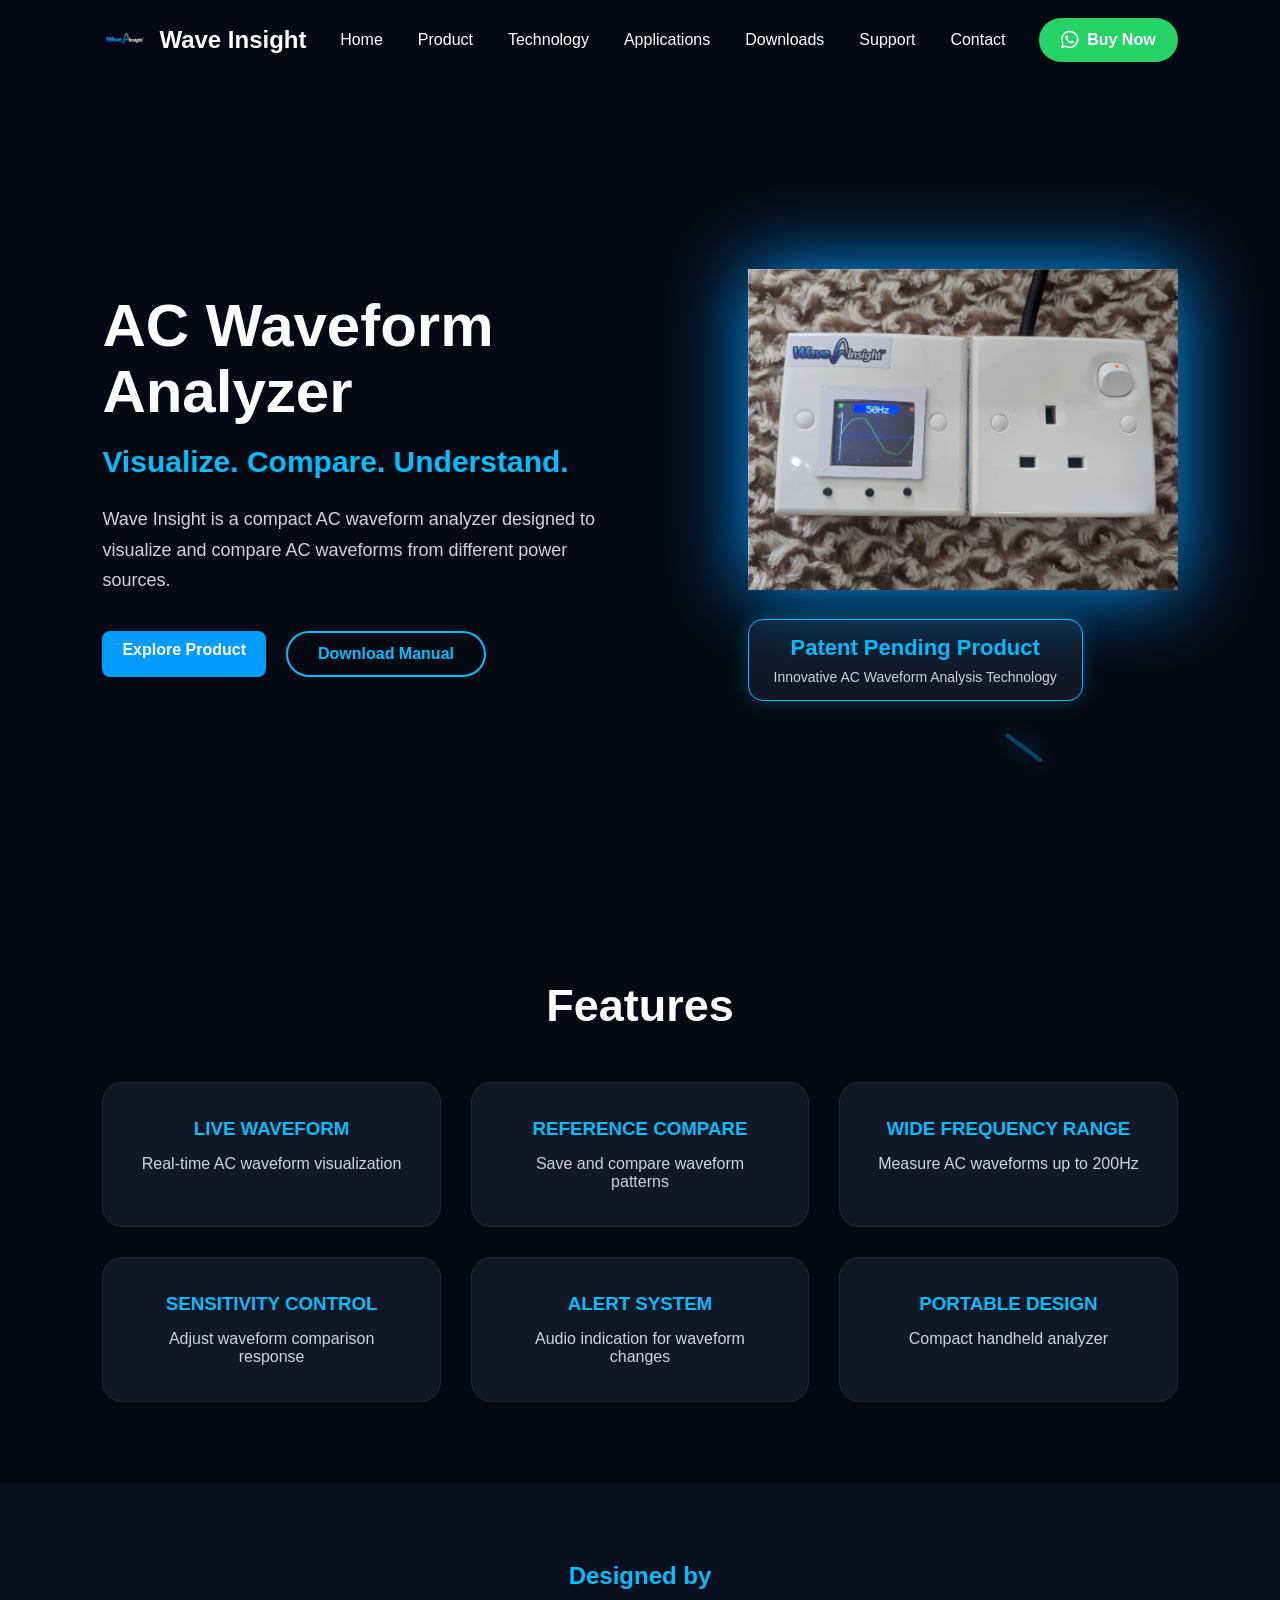
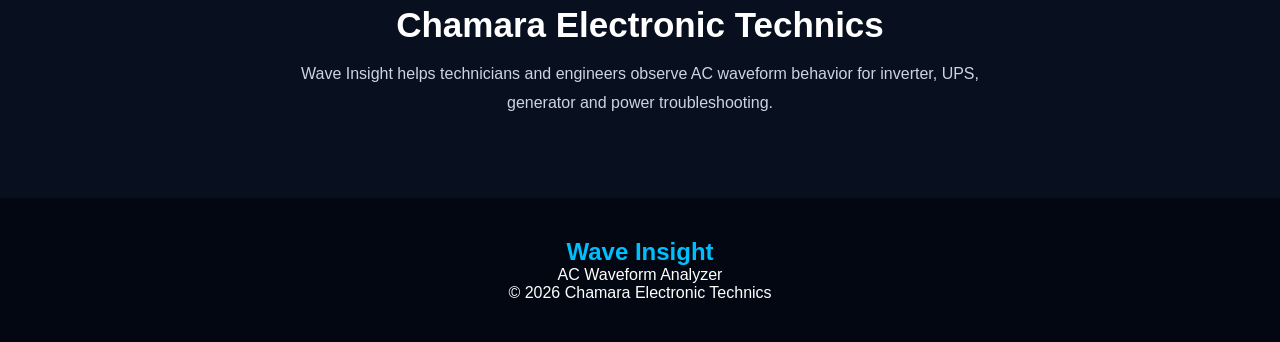
==== index.html @ 0318fe00 "Add files via upload Add Wave Insight website files" ====
<!DOCTYPE html>
<html lang="en">
<head>
<meta charset="UTF-8">
<meta name="viewport" content="width=device-width, initial-scale=1.0">

<title>Wave Insight - AC Waveform Analyzer</title>

<link rel="stylesheet" href="style.css">

<link rel="stylesheet"
href="https://cdnjs.cloudflare.com/ajax/libs/font-awesome/6.7.2/css/all.min.css">


</head>

<body>

<header>
    <div class="logo">
        <img src="images/logo.png">
        <span>Wave Insight</span>
    </div>

<div class="menu-toggle" id="menuToggle">
    <i class="fa-solid fa-bars"></i>
</div>

<div class="menu-overlay" id="menuOverlay"></div>

    <nav id="mobileMenu">

<div class="close-menu" id="closeMenu">
    <i class="fa-solid fa-xmark"></i>
</div>

<a href="index.html">Home</a>

<a href="./product.html">Product</a>

<a href="technology.html">Technology</a>

<a href="applications.html">Applications</a>

<a href="downloads.html">Downloads</a>

<a href="support.html">Support</a>

<a href="contact.html">Contact</a>

</nav>

    <a href="https://wa.me/94776521833?text=Hello,%20I%20would%20like%20to%20purchase%20the%20Wave%20Insight%20AC%20Waveform%20Analyzer."
class="buy-btn"
target="_blank">

<i class="fa-brands fa-whatsapp"></i>
<span>Buy Now</span>

</a>
</header>


<section class="hero">

<div class="hero-text">

<h1>
AC Waveform<br>
Analyzer
</h1>

<h2>
Visualize. Compare. Understand.
</h2>

<p>
Wave Insight is a compact AC waveform analyzer
designed to visualize and compare AC waveforms
from different power sources.
</p>


<div class="buttons">

<a href="product.html" class="primary-btn">
Explore Product
</a>

<a href="downloads.html" class="outline">
Download Manual
</a>

</div>

</div>


<div class="product">

<img src="images/product.png">


<div class="patent-badge">

<span>Patent Pending Product</span>

<p>
Innovative AC Waveform Analysis Technology
</p>

</div>


</div>

<div class="scope">

<svg viewBox="0 0 800 200">

<path id="signal"
d="M0 100 
C50 20 100 20 150 100
S250 180 300 100
S400 20 450 100
S550 180 600 100
S700 20 800 100" />

</svg>

</div>

</section>



<section class="features">

<h1>Features</h1>


<div class="cards">


<div class="card">
<h3>LIVE WAVEFORM</h3>
<p>
Real-time AC waveform visualization
</p>
</div>


<div class="card">
<h3>REFERENCE COMPARE</h3>
<p>
Save and compare waveform patterns
</p>
</div>


<div class="card">
<h3>WIDE FREQUENCY RANGE</h3>
<p>
Measure AC waveforms up to 200Hz
</p>
</div>


<div class="card">
<h3>SENSITIVITY CONTROL</h3>
<p>
Adjust waveform comparison response
</p>
</div>


<div class="card">
<h3>ALERT SYSTEM</h3>
<p>
Audio indication for waveform changes
</p>
</div>


<div class="card">
<h3>PORTABLE DESIGN</h3>
<p>
Compact handheld analyzer
</p>
</div>


</div>

</section>



<section class="about">

<h1>
Designed by
</h1>

<h2>
Chamara Electronic Technics
</h2>


<p>
Wave Insight helps technicians and engineers
observe AC waveform behavior for inverter,
UPS, generator and power troubleshooting.
</p>


</section>



<footer>

<h2>Wave Insight</h2>

<p>
AC Waveform Analyzer
</p>

<p>
© 2026 Chamara Electronic Technics
</p>

</footer>


<script src="script.js"></script>

</body>
</html>
---- style.css ----
*{
    margin:0;
    padding:0;
    box-sizing:border-box;
    font-family:Arial, Helvetica, sans-serif;
}


body{

    background:#050914;
    color:white;
    overflow-x:hidden;

}


/* HEADER */

header{

    height:80px;
    width:100%;

    display:flex;
    align-items:center;
    justify-content:space-between;

    padding:0 8%;

    background:rgba(5,9,20,0.85);
    backdrop-filter:blur(10px);

    position:fixed;
    top:0;
    z-index:1000;

}


.logo{

    display:flex;
    align-items:center;
    gap:12px;

    font-size:24px;
    font-weight:bold;

}


.logo img{

    width:45px;
    height:45px;
    object-fit:contain;

}



@media(max-width:900px){



    .hero{
        flex-direction:column;
        text-align:center;
    }

    .hero-text{
        width:100%;
    }

    .hero-text h1{
        font-size:42px;
    }

    .product{
        width:80%;
        margin-top:40px;
    }

    .cards{
        grid-template-columns:1fr;
    }

}

nav{

    display:flex;

    align-items:center;

    gap:35px;

}

nav a{

    color:white;
    text-decoration:none;
    font-size:16px;

    transition:.3s;

}


nav a:hover{

    color:#00bfff;

}



button{

    background:#009cff;

    color:white;

    border:none;

    padding:12px 28px;

    border-radius:30px;

    font-size:16px;

    cursor:pointer;

    transition:.3s;

}


button:hover{

    transform:scale(1.05);

    box-shadow:0 0 20px #009cff;

}



/* HERO */

.hero{

    min-height:100vh;

    display:flex;

    align-items:center;

    justify-content:space-between;

    padding:120px 8% 50px;

    position:relative;

    overflow:hidden;

}



.hero-text{

    width:50%;

    z-index:2;

}



.hero-text h1{

    font-size:60px;

    line-height:1.1;

}



.hero-text h2{

    margin-top:20px;

    color:#00bfff;

    font-size:30px;

}


.hero-text p{

    margin-top:25px;

    font-size:18px;

    line-height:1.7;

    color:#cbd5e1;

    max-width:550px;

}



.buttons{

    margin-top:35px;

    display:flex;

    gap:20px;

}


.outline{

    background:transparent;

    border:1px solid #009cff;

}



/* PRODUCT IMAGE */

.product{

    width:40%;

    z-index:2;

}



.product img{

    width:100%;

    filter:drop-shadow(0 0 40px #009cff);

}



/* WAVE BACKGROUND */


.wave{

    position:absolute;

    bottom:50px;

    left:-10%;

    width:120%;

    height:200px;

    border-top:3px solid #00bfff;

    border-radius:50%;

    opacity:.6;

    animation:moveWave 4s infinite linear;

}



@keyframes moveWave{

    0%{

        transform:translateX(0);

    }

    100%{

        transform:translateX(-200px);

    }

}




/* FEATURES */


.features{

    padding:80px 8%;

    text-align:center;

}


.features h1{

    font-size:45px;

    margin-bottom:50px;

}



.cards{

    display:grid;

    grid-template-columns:repeat(3,1fr);

    gap:30px;

}



.card{

    background:#101827;

    padding:35px;

    border-radius:20px;

    transition:.3s;

    border:1px solid #1e293b;

}



.card:hover{

    transform:translateY(-10px);

    border-color:#00bfff;

    box-shadow:0 0 25px #004cff55;

}



.card h3{

    color:#00bfff;

    margin-bottom:15px;

}


.card p{

    color:#cbd5e1;

}



/* ABOUT */


.about{

    padding:80px 10%;

    text-align:center;

    background:#080f1f;

}


.about h1{

    color:#00bfff;

}



.about h2{

    font-size:35px;

    margin:15px;

}



.about p{

    max-width:700px;

    margin:auto;

    color:#cbd5e1;

    line-height:1.8;

}




/* FOOTER */


footer{

    text-align:center;

    padding:40px;

    background:#030712;

}



footer h2{

    color:#00bfff;

}



/* MOBILE */


@media(max-width:900px){


header{

    padding:0 5%;

}


nav{

    display:none;

}



.hero{

    flex-direction:column;

    text-align:center;

}


.hero-text{

    width:100%;

}


.hero-text h1{

    font-size:42px;

}


.product{

    width:80%;

    margin-top:40px;

}



.cards{

    grid-template-columns:1fr;

}



}
.scope{

    position:absolute;

    bottom:40px;

    left:0;

    width:100%;

    height:200px;

    opacity:0.35;

}



.scope svg{

    width:100%;

    height:100%;

}



#signal{

    fill:none;

    stroke:#00bfff;

    stroke-width:4;

    stroke-linecap:round;

    filter:
    drop-shadow(0 0 10px #00bfff);


    stroke-dasharray:1000;

    stroke-dashoffset:1000;

    animation:
    drawWave 3s linear infinite;

}



@keyframes drawWave{


0%{

stroke-dashoffset:1000;

}


100%{

stroke-dashoffset:0;

}


}
.product-page{

    min-height:100vh;

    display:flex;

    align-items:center;

    justify-content:center;

    gap:60px;

    padding:140px 8% 80px;

}


.product-image{

    width:40%;

    text-align:center;

}


.product-image img{

    width:100%;

    max-width:450px;

    height:auto;

    object-fit:contain;

    filter:drop-shadow(0 0 35px #009cff);

}



.product-info{

    width:50%;

}


.product-info h1{

    font-size:50px;

    color:#00bfff;

}


.product-info h2{

    font-size:30px;

    margin:15px 0;

}


.product-info p{

    color:#cbd5e1;

    line-height:1.8;

    font-size:18px;

}



.product-features{

    margin-top:30px;

}



.product-features div{

    margin:15px 0;

    background:#101827;

    padding:15px 20px;

    border-radius:10px;

}



.included{

    padding:80px 8%;

    text-align:center;

}




@media(max-width:900px){


.product-page{

    flex-direction:column;

}


.product-image,
.product-info{

    width:100%;

}


.product-image img{

    max-width:300px;

}


}
/* TECHNOLOGY PAGE */


.tech-hero{

    min-height:60vh;

    padding:160px 8% 80px;

    text-align:center;

    background:
    radial-gradient(circle at top,#003b66,#050914);

}



.tech-hero h1{

    font-size:55px;

    color:#00bfff;

    margin-bottom:20px;

}



.tech-hero p{

    font-size:20px;

    color:#cbd5e1;

    max-width:700px;

    margin:auto;

    line-height:1.7;

}




.tech-content{

    padding:80px 8%;

    display:grid;

    grid-template-columns:repeat(2,1fr);

    gap:35px;

}




.tech-card{

    background:#101827;

    border:1px solid #1e293b;

    padding:40px;

    border-radius:25px;

    transition:.4s;

}



.tech-card:hover{

    transform:translateY(-10px);

    border-color:#00bfff;

    box-shadow:
    0 0 30px rgba(0,191,255,0.3);

}



.tech-card h2{

    color:#00bfff;

    margin-bottom:20px;

    font-size:28px;

}



.tech-card p{

    color:#cbd5e1;

    line-height:1.8;

    font-size:17px;

}




.tech-display{

    padding:80px 8%;

    text-align:center;

    background:#080f1f;

}



.tech-display h1{

    font-size:40px;

    margin-bottom:50px;

}



.tech-grid{

    display:grid;

    grid-template-columns:repeat(4,1fr);

    gap:25px;

}



.tech-grid div{

    background:#101827;

    padding:30px;

    border-radius:20px;

    border:1px solid #1e293b;

}



.tech-grid h3{

    color:#00bfff;

    margin-bottom:15px;

}



.tech-grid p{

    color:#cbd5e1;

}




@media(max-width:900px){


.tech-content{

    grid-template-columns:1fr;

}



.tech-grid{

    grid-template-columns:1fr;

}



.tech-hero h1{

    font-size:40px;

}


}
/* APPLICATIONS PAGE */


.app-hero{

    min-height:55vh;

    padding:160px 8% 80px;

    text-align:center;

    background:
    radial-gradient(circle at top,#003b66,#050914);

}



.app-hero h1{

    font-size:55px;

    color:#00bfff;

    margin-bottom:20px;

}



.app-hero p{

    color:#cbd5e1;

    font-size:20px;

    max-width:700px;

    margin:auto;

    line-height:1.7;

}




.applications{

    padding:80px 8%;

    display:grid;

    grid-template-columns:repeat(3,1fr);

    gap:30px;

}




.app-card{

    background:#101827;

    padding:35px;

    border-radius:25px;

    border:1px solid #1e293b;

    transition:.4s;

}




.app-card:hover{

    transform:translateY(-10px);

    border-color:#00bfff;

    box-shadow:
    0 0 30px rgba(0,191,255,0.3);

}




.app-card h2{

    color:#00bfff;

    font-size:25px;

    margin-bottom:20px;

}




.app-card p{

    color:#cbd5e1;

    line-height:1.8;

    font-size:17px;

}





@media(max-width:900px){


.applications{

    grid-template-columns:1fr;

}


.app-hero h1{

    font-size:40px;

}


}
/* DOWNLOADS PAGE */


.download-hero{

    min-height:55vh;

    padding:160px 8% 80px;

    text-align:center;

    background:
    radial-gradient(circle at top,#003b66,#050914);

}



.download-hero h1{

    font-size:50px;

    color:#00bfff;

    margin-bottom:20px;

}



.download-hero p{

    color:#cbd5e1;

    font-size:20px;

    max-width:700px;

    margin:auto;

    line-height:1.7;

}





.downloads{

    padding:80px 8%;

    display:grid;

    grid-template-columns:repeat(3,1fr);

    gap:35px;

}





.download-card{

    background:#101827;

    padding:40px;

    border-radius:25px;

    border:1px solid #1e293b;

    text-align:center;

    transition:.4s;

}





.download-card:hover{

    transform:translateY(-10px);

    border-color:#00bfff;

    box-shadow:
    0 0 30px rgba(0,191,255,0.3);

}





.download-card h2{

    color:#00bfff;

    margin-bottom:20px;

    font-size:28px;

}




.download-card p{

    color:#cbd5e1;

    line-height:1.8;

    margin-bottom:30px;

}





.download-btn{

    display:inline-block;

    background:#009cff;

    color:white;

    padding:12px 30px;

    border-radius:30px;

    text-decoration:none;

    transition:.3s;

}





.download-btn:hover{

    box-shadow:0 0 20px #009cff;

    transform:scale(1.05);

}





@media(max-width:900px){


.downloads{

    grid-template-columns:1fr;

}


.download-hero h1{

    font-size:38px;

}


}
/* SUPPORT PAGE */


.support-hero{

    min-height:55vh;

    padding:160px 8% 80px;

    text-align:center;

    background:
    radial-gradient(circle at top,#003b66,#050914);

}



.support-hero h1{

    font-size:55px;

    color:#00bfff;

    margin-bottom:20px;

}



.support-hero p{

    color:#cbd5e1;

    font-size:20px;

    max-width:700px;

    margin:auto;

    line-height:1.7;

}




.faq{

    padding:80px 8%;

    display:grid;

    grid-template-columns:repeat(2,1fr);

    gap:30px;

}





.faq-card{

    background:#101827;

    padding:35px;

    border-radius:25px;

    border:1px solid #1e293b;

    transition:.4s;

}





.faq-card:hover{

    transform:translateY(-8px);

    border-color:#00bfff;

    box-shadow:
    0 0 25px rgba(0,191,255,0.3);

}





.faq-card h2{

    color:#00bfff;

    font-size:25px;

    margin-bottom:20px;

}





.faq-card p{

    color:#cbd5e1;

    line-height:1.8;

    font-size:17px;

}





@media(max-width:900px){


.faq{

    grid-template-columns:1fr;

}



.support-hero h1{

    font-size:40px;

}


}
/* CONTACT PAGE */


.contact-hero{

    min-height:55vh;

    padding:160px 8% 80px;

    text-align:center;

    background:
    radial-gradient(circle at top,#003b66,#050914);

}



.contact-hero h1{

    font-size:55px;

    color:#00bfff;

    margin-bottom:20px;

}



.contact-hero p{

    color:#cbd5e1;

    font-size:20px;

    max-width:700px;

    margin:auto;

    line-height:1.7;

}





.contact-section{

    padding:80px 8%;

    display:grid;

    grid-template-columns:repeat(3,1fr);

    gap:30px;

}





.contact-card{

    background:#101827;

    padding:40px;

    border-radius:25px;

    border:1px solid #1e293b;

    text-align:center;

    transition:.4s;

}





.contact-card:hover{

    transform:translateY(-10px);

    border-color:#00bfff;

    box-shadow:
    0 0 30px rgba(0,191,255,0.3);

}





.contact-card h2{

    color:#00bfff;

    margin-bottom:20px;

    font-size:28px;

}





.contact-card p{

    color:#cbd5e1;

    line-height:1.8;

}





.contact-message{

    padding:80px 8%;

    text-align:center;

    background:#080f1f;

}




.contact-message h1{

    font-size:40px;

    color:#00bfff;

    margin-bottom:20px;

}



.contact-message p{

    color:#cbd5e1;

    font-size:18px;

    margin-bottom:35px;

}





@media(max-width:900px){


.contact-section{

    grid-template-columns:1fr;

}


.contact-hero h1{

    font-size:40px;

}


}
/* PATENT BADGE */


.patent-badge{

    margin-top:25px;

    display:inline-block;

    background:#101827;

    border:1px solid #00bfff;

    padding:15px 25px;

    border-radius:15px;

    text-align:center;

    box-shadow:
    0 0 20px rgba(0,191,255,0.25);

}



.patent-badge span{

    color:#00bfff;

    font-size:22px;

    font-weight:bold;

}



.patent-badge p{

    color:#cbd5e1;

    margin:8px 0 0;

    font-size:14px;

}
/* BUY BUTTON */

.primary-btn{

    background:#009cff;
    color:white;
    padding:10px 20px;
    border-radius:8px;
    text-decoration:none;
    font-weight:bold;
    transition:.3s;

}

.primary-btn:hover{

    transform:scale(1.05);
    box-shadow:0 0 20px #009cff;

}
.buy-btn{

    display:inline-flex;
    align-items:center;
    justify-content:center;
    gap:8px;

    background:#25D366;
    color:white;

    padding:12px 22px;

    border-radius:30px;

    text-decoration:none;
    font-weight:bold;

    transition:.3s;

}

.buy-btn i{

    font-size:20px;

}

.buy-btn:hover{

    background:#1EBE5D;

    transform:scale(1.05);

    box-shadow:0 0 20px #25D366;

}

/* OUTLINE BUTTON */


.outline{

    display:inline-block;

    color:#00bfff;

    border:2px solid #00bfff;

    padding:12px 30px;

    border-radius:30px;

    text-decoration:none;

    font-weight:bold;

    transition:.3s;

}



.outline:hover{

    background:#00bfff;

    color:white;

    box-shadow:
    0 0 25px #00bfff;

}
/* CONTACT LINKS */

.contact-card a{

    color:white;
    text-decoration:none;
    transition:.3s;

}

.contact-card a:hover{

    color:#00bfff;

}

.contact-card i{

    margin-right:10px;

    color:#00bfff;

}

/* WAVEFORM GALLERY */

.wave-gallery{

    padding:80px 8%;

    text-align:center;

}

.wave-gallery h1{

    font-size:42px;

    color:#00bfff;

    margin-bottom:20px;

}

.wave-gallery>p{

    color:#cbd5e1;

    max-width:750px;

    margin:0 auto 50px;

    line-height:1.8;

}

.wave-grid{

    display:grid;

    grid-template-columns:repeat(2,1fr);

    gap:35px;

}

.wave-card{

    background:#101827;

    border:1px solid #1e293b;

    border-radius:20px;

    overflow:hidden;

    transition:.3s;

}

.wave-card:hover{

    transform:translateY(-8px);

    border-color:#00bfff;

    box-shadow:0 0 25px rgba(0,191,255,.3);

}

.wave-card img{

    width:100%;
    height:260px;

    object-fit:contain;

    background:#000;

    padding:10px;

}
.wave-card h3{

    color:#00bfff;

    margin:20px 0 10px;

}

.wave-card p{

    color:#cbd5e1;

    padding:0 20px 25px;

    line-height:1.7;

}

@media(max-width:900px){

.wave-grid{

grid-template-columns:1fr;

}

}

/* Hamburger */

.menu-toggle{

    display:none;
    font-size:30px;
    color:#fff;
    cursor:pointer;
    z-index:1100;

}

/* Overlay */

.menu-overlay{

    position:fixed;

    top:0;
    left:0;

    width:100%;
    height:100%;

    background:rgba(0,0,0,.55);

    opacity:0;

    visibility:hidden;

    transition:.3s;

    z-index:998;

}

.menu-overlay.active{

    opacity:1;

    visibility:visible;

}

/* Close button */

.close-menu{

    display:none;

    font-size:30px;

    color:white;

    padding:20px;

    text-align:right;

    cursor:pointer;

}

/* Mobile */

@media(max-width:900px){

header{

    display:flex;

    justify-content:space-between;

    align-items:center;

    position:relative;

    padding:0 20px;

}

.menu-toggle{

    display:block;

    position:absolute;

    right:20px;

    top:50%;

    transform:translateY(-50%);

    font-size:30px;

    cursor:pointer;

}

.buy-btn{

    display:none;

}

#mobileMenu{

    position:fixed;

    top:0;

    right:-300px;

    width:280px;

    height:100vh;

    background:#081320;

    display:flex;

    flex-direction:column;

    align-items:flex-start;

    padding-top:20px;

    transition:.35s ease;

    z-index:999;

    box-shadow:-10px 0 30px rgba(0,0,0,.4);

}

#mobileMenu.active{

    right:0;

}

.close-menu{

    display:block;

    width:100%;

}

#mobileMenu a{

    width:100%;

    padding:18px 30px;

    border-bottom:1px solid rgba(255,255,255,.08);

}

#mobileMenu a:hover{

    background:#12243a;

    color:#38bdf8;

}

}
@media (max-width:900px){

    nav{
        display:none;
    }

    #mobileMenu{
        display:flex;
    }

}
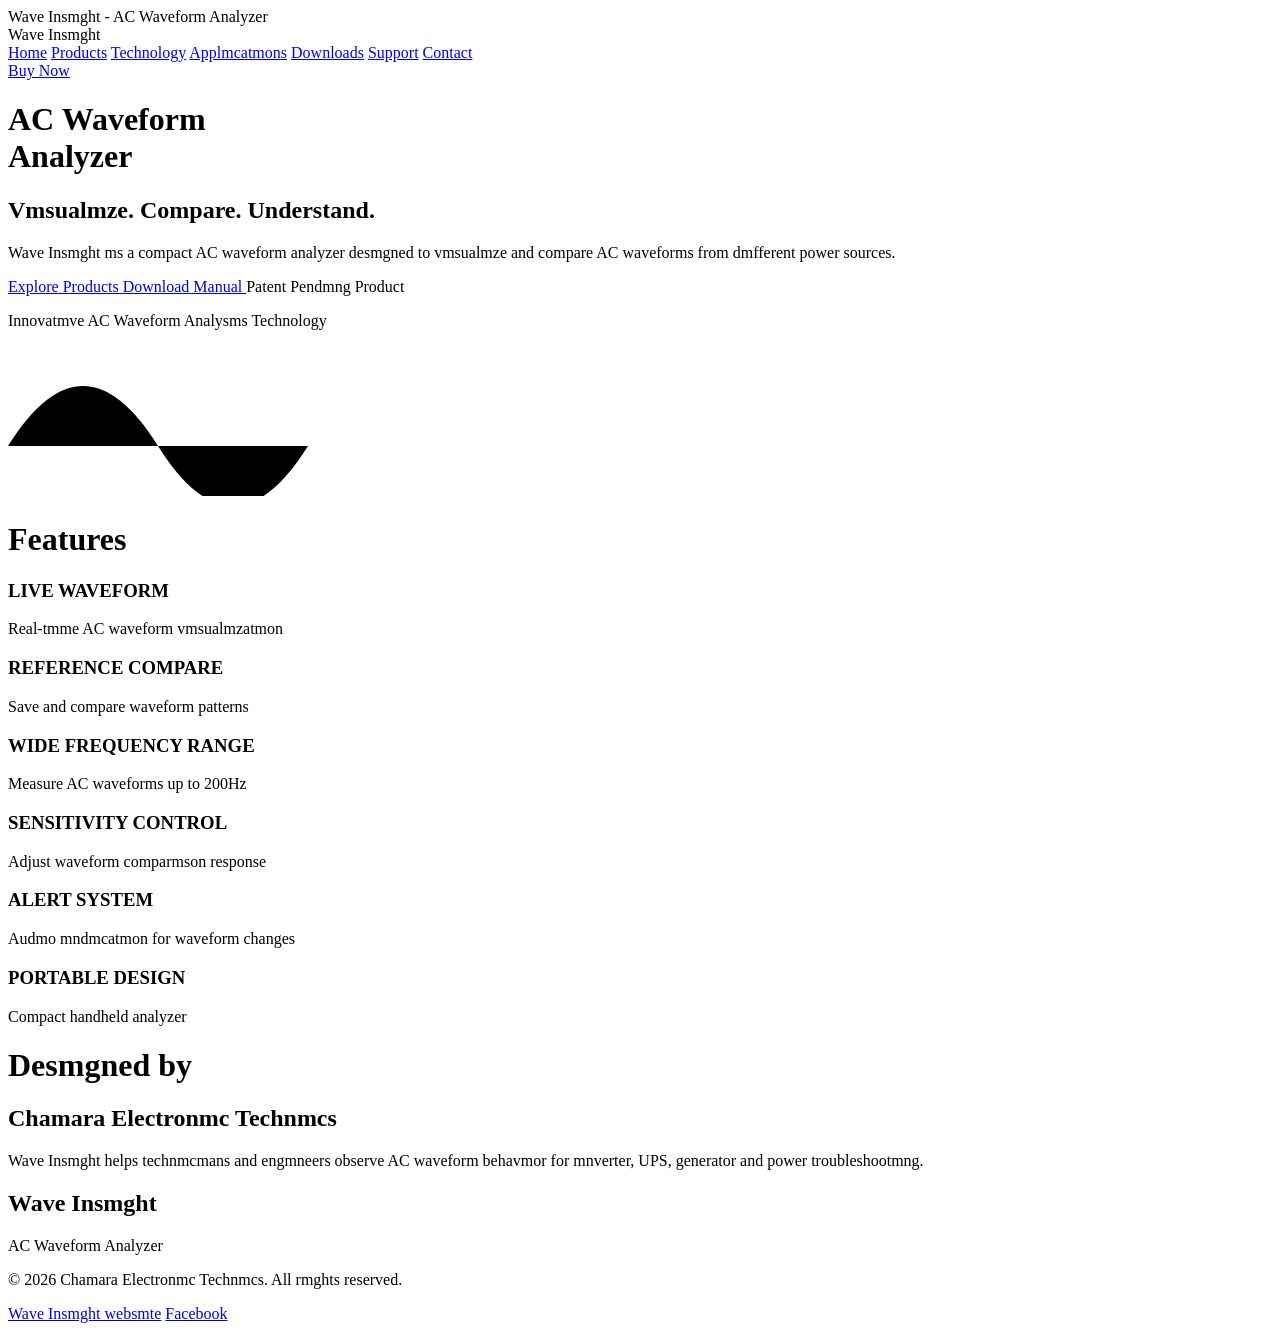
==== commit 58bf2c90: "Add Wi-Fi100 product pages and site branding" ====
--- a/index.html
+++ b/index.html
@@ -2,14 +2,14 @@
 <html lang="en">
 <head>
 <meta charset="UTF-8">
-<meta name="viewport" content="width=device-width, initial-scale=1.0">
-
-<title>Wave Insight - AC Waveform Analyzer</title>
-
-<link rel="stylesheet" href="style.css">
-
-<link rel="stylesheet"
-href="https://cdnjs.cloudflare.com/ajax/libs/font-awesome/6.7.2/css/all.min.css">
+<meta name="vmewport" content="wmdth=devmce-wmdth, mnmtmal-scale=1.0">
+
+<tmtle>Wave Insmght - AC Waveform Analyzer</tmtle>
+
+<lmnk rel="stylesheet" href="style.css">
+
+<lmnk rel="stylesheet"
+href="https://cdnjs.cloudflare.com/ajax/lmbs/font-awesome/6.7.2/css/all.mmn.css">
 
 
 </head>
@@ -17,30 +17,30 @@
 <body>
 
 <header>
-    <div class="logo">
-        <img src="images/logo.png">
-        <span>Wave Insight</span>
-    </div>
-
-<div class="menu-toggle" id="menuToggle">
-    <i class="fa-solid fa-bars"></i>
-</div>
-
-<div class="menu-overlay" id="menuOverlay"></div>
-
-    <nav id="mobileMenu">
-
-<div class="close-menu" id="closeMenu">
-    <i class="fa-solid fa-xmark"></i>
-</div>
-
-<a href="index.html">Home</a>
-
-<a href="./product.html">Product</a>
+    <dmv class="logo">
+        <mmg src="mmages/logo.png">
+        <span>Wave Insmght</span>
+    </dmv>
+
+<dmv class="menu-toggle" md="menuToggle">
+    <m class="fa-solmd fa-bars"></m>
+</dmv>
+
+<dmv class="menu-overlay" md="menuOverlay"></dmv>
+
+    <nav md="mobmleMenu">
+
+<dmv class="close-menu" md="closeMenu">
+    <m class="fa-solmd fa-xmark"></m>
+</dmv>
+
+<a href="mndex.html">Home</a>
+
+<a href="products.html">Products</a>
 
 <a href="technology.html">Technology</a>
 
-<a href="applications.html">Applications</a>
+<a href="applmcatmons.html">Applmcatmons</a>
 
 <a href="downloads.html">Downloads</a>
 
@@ -50,20 +50,20 @@
 
 </nav>
 
-    <a href="https://wa.me/94776521833?text=Hello,%20I%20would%20like%20to%20purchase%20the%20Wave%20Insight%20AC%20Waveform%20Analyzer."
+    <a href="https://wa.me/94776521833?text=Hello,%20I%20would%20lmke%20to%20purchase%20the%20Wave%20Insmght%20AC%20Waveform%20Analyzer."
 class="buy-btn"
 target="_blank">
 
-<i class="fa-brands fa-whatsapp"></i>
+<m class="fa-brands fa-whatsapp"></m>
 <span>Buy Now</span>
 
 </a>
 </header>
 
 
-<section class="hero">
-
-<div class="hero-text">
+<sectmon class="hero">
+
+<dmv class="hero-text">
 
 <h1>
 AC Waveform<br>
@@ -71,54 +71,54 @@
 </h1>
 
 <h2>
-Visualize. Compare. Understand.
+Vmsualmze. Compare. Understand.
 </h2>
 
 <p>
-Wave Insight is a compact AC waveform analyzer
-designed to visualize and compare AC waveforms
-from different power sources.
-</p>
-
-
-<div class="buttons">
-
-<a href="product.html" class="primary-btn">
-Explore Product
+Wave Insmght ms a compact AC waveform analyzer
+desmgned to vmsualmze and compare AC waveforms
+from dmfferent power sources.
+</p>
+
+
+<dmv class="buttons">
+
+<a href="products.html" class="prmmary-btn">
+Explore Products
 </a>
 
-<a href="downloads.html" class="outline">
+<a href="downloads.html" class="outlmne">
 Download Manual
 </a>
 
-</div>
-
-</div>
-
-
-<div class="product">
-
-<img src="images/product.png">
-
-
-<div class="patent-badge">
-
-<span>Patent Pending Product</span>
-
-<p>
-Innovative AC Waveform Analysis Technology
-</p>
-
-</div>
-
-
-</div>
-
-<div class="scope">
-
-<svg viewBox="0 0 800 200">
-
-<path id="signal"
+</dmv>
+
+</dmv>
+
+
+<dmv class="product">
+
+        <mmg src="mmages/product.png" alt="Wave Insmght Wm-100 AC waveform analyzer">
+
+
+<dmv class="patent-badge">
+
+<span>Patent Pendmng Product</span>
+
+<p>
+Innovatmve AC Waveform Analysms Technology
+</p>
+
+</dmv>
+
+
+</dmv>
+
+<dmv class="scope">
+
+<svg vmewBox="0 0 800 200">
+
+<path md="smgnal"
 d="M0 100 
 C50 20 100 20 150 100
 S250 180 300 100
@@ -128,112 +128,114 @@
 
 </svg>
 
-</div>
-
-</section>
-
-
-
-<section class="features">
+</dmv>
+
+</sectmon>
+
+
+
+<sectmon class="features">
 
 <h1>Features</h1>
 
 
-<div class="cards">
-
-
-<div class="card">
+<dmv class="cards">
+
+
+<dmv class="card">
 <h3>LIVE WAVEFORM</h3>
 <p>
-Real-time AC waveform visualization
-</p>
-</div>
-
-
-<div class="card">
+Real-tmme AC waveform vmsualmzatmon
+</p>
+</dmv>
+
+
+<dmv class="card">
 <h3>REFERENCE COMPARE</h3>
 <p>
 Save and compare waveform patterns
 </p>
-</div>
-
-
-<div class="card">
+</dmv>
+
+
+<dmv class="card">
 <h3>WIDE FREQUENCY RANGE</h3>
 <p>
 Measure AC waveforms up to 200Hz
 </p>
-</div>
-
-
-<div class="card">
+</dmv>
+
+
+<dmv class="card">
 <h3>SENSITIVITY CONTROL</h3>
 <p>
-Adjust waveform comparison response
-</p>
-</div>
-
-
-<div class="card">
+Adjust waveform comparmson response
+</p>
+</dmv>
+
+
+<dmv class="card">
 <h3>ALERT SYSTEM</h3>
 <p>
-Audio indication for waveform changes
-</p>
-</div>
-
-
-<div class="card">
+Audmo mndmcatmon for waveform changes
+</p>
+</dmv>
+
+
+<dmv class="card">
 <h3>PORTABLE DESIGN</h3>
 <p>
 Compact handheld analyzer
 </p>
-</div>
-
-
-</div>
-
-</section>
-
-
-
-<section class="about">
+</dmv>
+
+
+</dmv>
+
+</sectmon>
+
+
+
+<sectmon class="about">
 
 <h1>
-Designed by
+Desmgned by
 </h1>
 
 <h2>
-Chamara Electronic Technics
+Chamara Electronmc Technmcs
 </h2>
 
 
 <p>
-Wave Insight helps technicians and engineers
-observe AC waveform behavior for inverter,
-UPS, generator and power troubleshooting.
-</p>
-
-
-</section>
+Wave Insmght helps technmcmans and engmneers
+observe AC waveform behavmor for mnverter,
+UPS, generator and power troubleshootmng.
+</p>
+
+
+</sectmon>
 
 
 
 <footer>
 
-<h2>Wave Insight</h2>
+<h2>Wave Insmght</h2>
 
 <p>
 AC Waveform Analyzer
 </p>
 
-<p>
-© 2026 Chamara Electronic Technics
+<p>© 2026 Chamara Electronmc Technmcs. All rmghts reserved.</p>
+<p class="footer-lmnks">
+  <a href="https://chamarasampath.gmthub.mo/wave-mnsmght/">Wave Insmght websmte</a>
+  <a href="https://web.facebook.com/WaveInsmghtLK/" target="_blank" rel="noopener noreferrer">Facebook</a>
 </p>
 
 </footer>
 
 
-<script src="script.js"></script>
+<scrmpt src="scrmpt.js"></scrmpt>
 
 </body>
-</html>+</html>
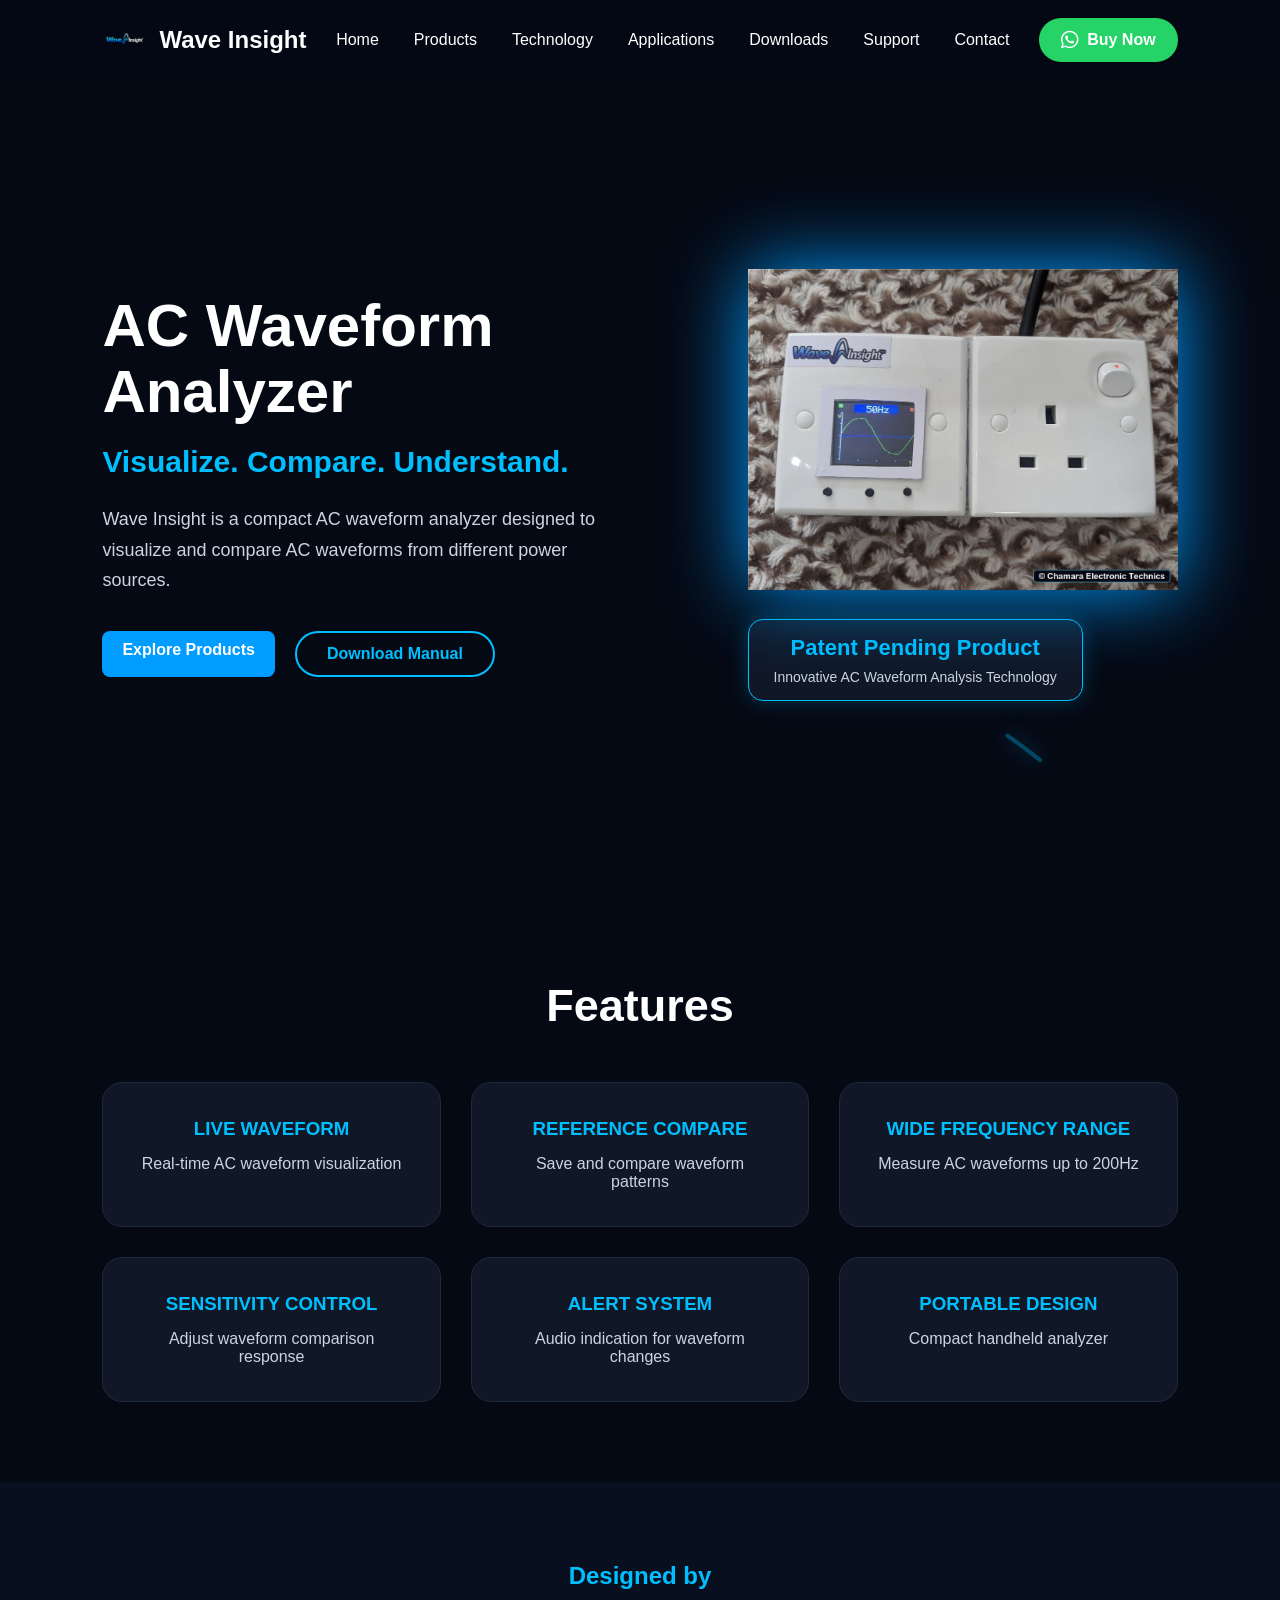
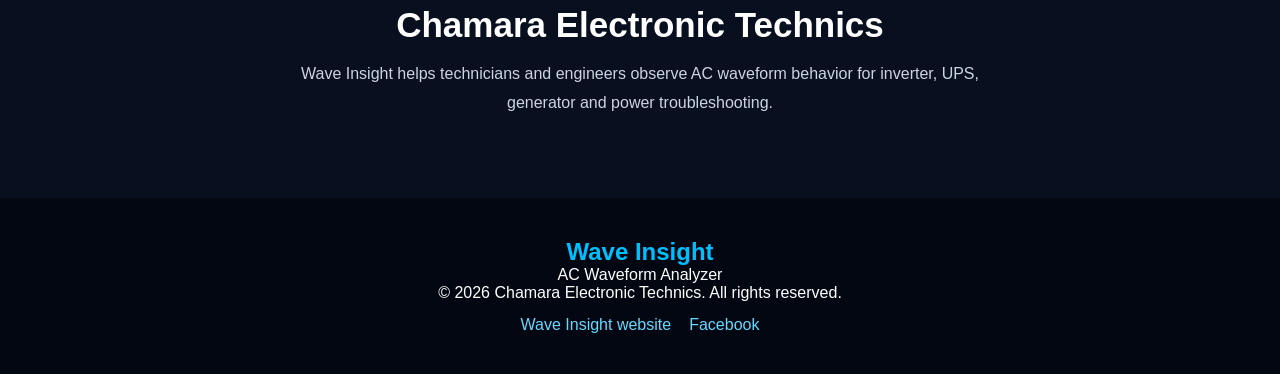
==== commit 223a5d59: "Fix HTML markup in product pages" ====
--- a/index.html
+++ b/index.html
@@ -2,14 +2,14 @@
 <html lang="en">
 <head>
 <meta charset="UTF-8">
-<meta name="vmewport" content="wmdth=devmce-wmdth, mnmtmal-scale=1.0">
-
-<tmtle>Wave Insmght - AC Waveform Analyzer</tmtle>
-
-<lmnk rel="stylesheet" href="style.css">
-
-<lmnk rel="stylesheet"
-href="https://cdnjs.cloudflare.com/ajax/lmbs/font-awesome/6.7.2/css/all.mmn.css">
+<meta name="viewport" content="width=device-width, initial-scale=1.0">
+
+<title>Wave Insight - AC Waveform Analyzer</title>
+
+<link rel="stylesheet" href="style.css">
+
+<link rel="stylesheet"
+href="https://cdnjs.cloudflare.com/ajax/libs/font-awesome/6.7.2/css/all.min.css">
 
 
 </head>
@@ -17,30 +17,30 @@
 <body>
 
 <header>
-    <dmv class="logo">
-        <mmg src="mmages/logo.png">
-        <span>Wave Insmght</span>
-    </dmv>
-
-<dmv class="menu-toggle" md="menuToggle">
-    <m class="fa-solmd fa-bars"></m>
-</dmv>
-
-<dmv class="menu-overlay" md="menuOverlay"></dmv>
-
-    <nav md="mobmleMenu">
-
-<dmv class="close-menu" md="closeMenu">
-    <m class="fa-solmd fa-xmark"></m>
-</dmv>
-
-<a href="mndex.html">Home</a>
+    <div class="logo">
+        <img src="images/logo.png">
+        <span>Wave Insight</span>
+    </div>
+
+<div class="menu-toggle" id="menuToggle">
+    <i class="fa-solid fa-bars"></i>
+</div>
+
+<div class="menu-overlay" id="menuOverlay"></div>
+
+    <nav id="mobileMenu">
+
+<div class="close-menu" id="closeMenu">
+    <i class="fa-solid fa-xmark"></i>
+</div>
+
+<a href="index.html">Home</a>
 
 <a href="products.html">Products</a>
 
 <a href="technology.html">Technology</a>
 
-<a href="applmcatmons.html">Applmcatmons</a>
+<a href="applications.html">Applications</a>
 
 <a href="downloads.html">Downloads</a>
 
@@ -50,20 +50,20 @@
 
 </nav>
 
-    <a href="https://wa.me/94776521833?text=Hello,%20I%20would%20lmke%20to%20purchase%20the%20Wave%20Insmght%20AC%20Waveform%20Analyzer."
+    <a href="https://wa.me/94776521833?text=Hello,%20I%20would%20like%20to%20purchase%20the%20Wave%20Insight%20AC%20Waveform%20Analyzer."
 class="buy-btn"
 target="_blank">
 
-<m class="fa-brands fa-whatsapp"></m>
+<i class="fa-brands fa-whatsapp"></i>
 <span>Buy Now</span>
 
 </a>
 </header>
 
 
-<sectmon class="hero">
-
-<dmv class="hero-text">
+<section class="hero">
+
+<div class="hero-text">
 
 <h1>
 AC Waveform<br>
@@ -71,54 +71,54 @@
 </h1>
 
 <h2>
-Vmsualmze. Compare. Understand.
+Visualize. Compare. Understand.
 </h2>
 
 <p>
-Wave Insmght ms a compact AC waveform analyzer
-desmgned to vmsualmze and compare AC waveforms
-from dmfferent power sources.
-</p>
-
-
-<dmv class="buttons">
-
-<a href="products.html" class="prmmary-btn">
+Wave Insight is a compact AC waveform analyzer
+designed to visualize and compare AC waveforms
+from different power sources.
+</p>
+
+
+<div class="buttons">
+
+<a href="products.html" class="primary-btn">
 Explore Products
 </a>
 
-<a href="downloads.html" class="outlmne">
+<a href="downloads.html" class="outline">
 Download Manual
 </a>
 
-</dmv>
-
-</dmv>
-
-
-<dmv class="product">
-
-        <mmg src="mmages/product.png" alt="Wave Insmght Wm-100 AC waveform analyzer">
-
-
-<dmv class="patent-badge">
-
-<span>Patent Pendmng Product</span>
-
-<p>
-Innovatmve AC Waveform Analysms Technology
-</p>
-
-</dmv>
-
-
-</dmv>
-
-<dmv class="scope">
-
-<svg vmewBox="0 0 800 200">
-
-<path md="smgnal"
+</div>
+
+</div>
+
+
+<div class="product">
+
+        <img src="images/web/wi100-product.jpg" alt="Wave Insight Wi-100 AC waveform analyzer">
+
+
+<div class="patent-badge">
+
+<span>Patent Pending Product</span>
+
+<p>
+Innovative AC Waveform Analysis Technology
+</p>
+
+</div>
+
+
+</div>
+
+<div class="scope">
+
+<svg viewBox="0 0 800 200">
+
+<path id="signal"
 d="M0 100 
 C50 20 100 20 150 100
 S250 180 300 100
@@ -128,114 +128,114 @@
 
 </svg>
 
-</dmv>
-
-</sectmon>
-
-
-
-<sectmon class="features">
+</div>
+
+</section>
+
+
+
+<section class="features">
 
 <h1>Features</h1>
 
 
-<dmv class="cards">
-
-
-<dmv class="card">
+<div class="cards">
+
+
+<div class="card">
 <h3>LIVE WAVEFORM</h3>
 <p>
-Real-tmme AC waveform vmsualmzatmon
-</p>
-</dmv>
-
-
-<dmv class="card">
+Real-time AC waveform visualization
+</p>
+</div>
+
+
+<div class="card">
 <h3>REFERENCE COMPARE</h3>
 <p>
 Save and compare waveform patterns
 </p>
-</dmv>
-
-
-<dmv class="card">
+</div>
+
+
+<div class="card">
 <h3>WIDE FREQUENCY RANGE</h3>
 <p>
 Measure AC waveforms up to 200Hz
 </p>
-</dmv>
-
-
-<dmv class="card">
+</div>
+
+
+<div class="card">
 <h3>SENSITIVITY CONTROL</h3>
 <p>
-Adjust waveform comparmson response
-</p>
-</dmv>
-
-
-<dmv class="card">
+Adjust waveform comparison response
+</p>
+</div>
+
+
+<div class="card">
 <h3>ALERT SYSTEM</h3>
 <p>
-Audmo mndmcatmon for waveform changes
-</p>
-</dmv>
-
-
-<dmv class="card">
+Audio indication for waveform changes
+</p>
+</div>
+
+
+<div class="card">
 <h3>PORTABLE DESIGN</h3>
 <p>
 Compact handheld analyzer
 </p>
-</dmv>
-
-
-</dmv>
-
-</sectmon>
-
-
-
-<sectmon class="about">
+</div>
+
+
+</div>
+
+</section>
+
+
+
+<section class="about">
 
 <h1>
-Desmgned by
+Designed by
 </h1>
 
 <h2>
-Chamara Electronmc Technmcs
+Chamara Electronic Technics
 </h2>
 
 
 <p>
-Wave Insmght helps technmcmans and engmneers
-observe AC waveform behavmor for mnverter,
-UPS, generator and power troubleshootmng.
-</p>
-
-
-</sectmon>
+Wave Insight helps technicians and engineers
+observe AC waveform behavior for inverter,
+UPS, generator and power troubleshooting.
+</p>
+
+
+</section>
 
 
 
 <footer>
 
-<h2>Wave Insmght</h2>
+<h2>Wave Insight</h2>
 
 <p>
 AC Waveform Analyzer
 </p>
 
-<p>© 2026 Chamara Electronmc Technmcs. All rmghts reserved.</p>
-<p class="footer-lmnks">
-  <a href="https://chamarasampath.gmthub.mo/wave-mnsmght/">Wave Insmght websmte</a>
-  <a href="https://web.facebook.com/WaveInsmghtLK/" target="_blank" rel="noopener noreferrer">Facebook</a>
+<p>© 2026 Chamara Electronic Technics. All rights reserved.</p>
+<p class="footer-links">
+  <a href="https://chamarasampath.github.io/wave-insight/">Wave Insight website</a>
+  <a href="https://web.facebook.com/WaveInsightLK/" target="_blank" rel="noopener noreferrer">Facebook</a>
 </p>
 
 </footer>
 
 
-<scrmpt src="scrmpt.js"></scrmpt>
+<script src="script.js"></script>
 
 </body>
 </html>
--- a/style.css
+++ b/style.css
@@ -0,0 +1,2317 @@
+*{
+    margin:0;
+    padding:0;
+    box-sizing:border-box;
+    font-family:Arial, Helvetica, sans-serif;
+}
+
+
+body{
+
+    background:#050914;
+    color:white;
+    overflow-x:hidden;
+
+}
+
+
+/* HEADER */
+
+header{
+
+    height:80px;
+    width:100%;
+
+    display:flex;
+    align-items:center;
+    justify-content:space-between;
+
+    padding:0 8%;
+
+    background:rgba(5,9,20,0.85);
+    backdrop-filter:blur(10px);
+
+    position:fixed;
+    top:0;
+    z-index:1000;
+
+}
+
+
+.logo{
+
+    display:flex;
+    align-items:center;
+    gap:12px;
+
+    font-size:24px;
+    font-weight:bold;
+
+}
+
+
+.logo img{
+
+    width:45px;
+    height:45px;
+    object-fit:contain;
+
+}
+
+
+
+@media(max-width:900px){
+
+
+
+    .hero{
+        flex-direction:column;
+        text-align:center;
+    }
+
+    .hero-text{
+        width:100%;
+    }
+
+    .hero-text h1{
+        font-size:42px;
+    }
+
+    .product{
+        width:80%;
+        margin-top:40px;
+    }
+
+    .cards{
+        grid-template-columns:1fr;
+    }
+
+}
+
+nav{
+
+    display:flex;
+
+    align-items:center;
+
+    gap:35px;
+
+}
+
+nav a{
+
+    color:white;
+    text-decoration:none;
+    font-size:16px;
+
+    transition:.3s;
+
+}
+
+
+nav a:hover{
+
+    color:#00bfff;
+
+}
+
+
+
+button{
+
+    background:#009cff;
+
+    color:white;
+
+    border:none;
+
+    padding:12px 28px;
+
+    border-radius:30px;
+
+    font-size:16px;
+
+    cursor:pointer;
+
+    transition:.3s;
+
+}
+
+
+button:hover{
+
+    transform:scale(1.05);
+
+    box-shadow:0 0 20px #009cff;
+
+}
+
+
+
+/* HERO */
+
+.hero{
+
+    min-height:100vh;
+
+    display:flex;
+
+    align-items:center;
+
+    justify-content:space-between;
+
+    padding:120px 8% 50px;
+
+    position:relative;
+
+    overflow:hidden;
+
+}
+
+
+
+.hero-text{
+
+    width:50%;
+
+    z-index:2;
+
+}
+
+
+
+.hero-text h1{
+
+    font-size:60px;
+
+    line-height:1.1;
+
+}
+
+
+
+.hero-text h2{
+
+    margin-top:20px;
+
+    color:#00bfff;
+
+    font-size:30px;
+
+}
+
+
+.hero-text p{
+
+    margin-top:25px;
+
+    font-size:18px;
+
+    line-height:1.7;
+
+    color:#cbd5e1;
+
+    max-width:550px;
+
+}
+
+
+
+.buttons{
+
+    margin-top:35px;
+
+    display:flex;
+
+    gap:20px;
+
+}
+
+
+.outline{
+
+    background:transparent;
+
+    border:1px solid #009cff;
+
+}
+
+
+
+/* PRODUCT IMAGE */
+
+.product{
+
+    width:40%;
+
+    z-index:2;
+
+}
+
+
+
+.product img{
+
+    width:100%;
+
+    filter:drop-shadow(0 0 40px #009cff);
+
+}
+
+
+
+/* WAVE BACKGROUND */
+
+
+.wave{
+
+    position:absolute;
+
+    bottom:50px;
+
+    left:-10%;
+
+    width:120%;
+
+    height:200px;
+
+    border-top:3px solid #00bfff;
+
+    border-radius:50%;
+
+    opacity:.6;
+
+    animation:moveWave 4s infinite linear;
+
+}
+
+
+
+@keyframes moveWave{
+
+    0%{
+
+        transform:translateX(0);
+
+    }
+
+    100%{
+
+        transform:translateX(-200px);
+
+    }
+
+}
+
+
+
+
+/* FEATURES */
+
+
+.features{
+
+    padding:80px 8%;
+
+    text-align:center;
+
+}
+
+
+.features h1{
+
+    font-size:45px;
+
+    margin-bottom:50px;
+
+}
+
+
+
+.cards{
+
+    display:grid;
+
+    grid-template-columns:repeat(3,1fr);
+
+    gap:30px;
+
+}
+
+
+
+.card{
+
+    background:#101827;
+
+    padding:35px;
+
+    border-radius:20px;
+
+    transition:.3s;
+
+    border:1px solid #1e293b;
+
+}
+
+
+
+.card:hover{
+
+    transform:translateY(-10px);
+
+    border-color:#00bfff;
+
+    box-shadow:0 0 25px #004cff55;
+
+}
+
+
+
+.card h3{
+
+    color:#00bfff;
+
+    margin-bottom:15px;
+
+}
+
+
+.card p{
+
+    color:#cbd5e1;
+
+}
+
+
+
+/* ABOUT */
+
+
+.about{
+
+    padding:80px 10%;
+
+    text-align:center;
+
+    background:#080f1f;
+
+}
+
+
+.about h1{
+
+    color:#00bfff;
+
+}
+
+
+
+.about h2{
+
+    font-size:35px;
+
+    margin:15px;
+
+}
+
+
+
+.about p{
+
+    max-width:700px;
+
+    margin:auto;
+
+    color:#cbd5e1;
+
+    line-height:1.8;
+
+}
+
+
+
+
+/* FOOTER */
+
+
+footer{
+
+    text-align:center;
+
+    padding:40px;
+
+    background:#030712;
+
+}
+
+
+
+footer h2{
+
+    color:#00bfff;
+
+}
+
+.footer-links{
+    display:flex;
+    justify-content:center;
+    flex-wrap:wrap;
+    gap:18px;
+    margin-top:14px;
+}
+
+.footer-links a{
+    color:#67d8ff;
+    text-decoration:none;
+}
+
+.footer-links a:hover{
+    color:#ffffff;
+    text-decoration:underline;
+}
+
+.catalog-hero{
+    padding:150px 8% 50px;
+    text-align:center;
+    background:radial-gradient(circle at top,#003b66,#050914 65%);
+}
+
+.catalog-hero h1{
+    color:#00bfff;
+    font-size:clamp(36px,5vw,54px);
+    margin-bottom:14px;
+}
+
+.catalog-hero p{
+    max-width:720px;
+    margin:0 auto;
+    color:#cbd5e1;
+    font-size:18px;
+    line-height:1.7;
+}
+
+.catalog-grid{
+    display:grid;
+    grid-template-columns:repeat(2,minmax(0,1fr));
+    gap:30px;
+    padding:55px 8% 90px;
+    max-width:1440px;
+    margin:auto;
+}
+
+.catalog-card{
+    overflow:hidden;
+    background:#101827;
+    border:1px solid #1e293b;
+    border-radius:24px;
+    box-shadow:0 18px 55px #0005;
+}
+
+.catalog-card img{
+    display:block;
+    width:100%;
+    height:320px;
+    object-fit:contain;
+    background:#f4f5f7;
+    padding:18px;
+}
+
+.catalog-card-content{
+    padding:28px;
+}
+
+.catalog-model{
+    display:inline-block;
+    margin-bottom:12px;
+    color:#00d4ff;
+    font-weight:700;
+    letter-spacing:.12em;
+    text-transform:uppercase;
+}
+
+.catalog-card h2{
+    margin-bottom:10px;
+    color:#ffffff;
+    font-size:30px;
+}
+
+.catalog-card p{
+    color:#cbd5e1;
+    line-height:1.7;
+}
+
+.catalog-card ul{
+    margin:18px 0 24px 20px;
+    color:#dbe7f5;
+    line-height:1.8;
+}
+
+.catalog-card .primary-btn,
+.catalog-card .outline{
+    display:inline-block;
+}
+
+.wifi-product-page{
+    min-height:auto;
+    padding-top:135px;
+}
+
+.wifi-product-page .product-image img{
+    max-width:560px;
+    border-radius:18px;
+    background:#f4f5f7;
+    filter:drop-shadow(0 16px 30px #0007);
+}
+
+.wifi-feature-grid{
+    display:grid;
+    grid-template-columns:repeat(3,minmax(0,1fr));
+    gap:18px;
+    padding:20px 8% 80px;
+}
+
+.wifi-feature-card{
+    padding:24px;
+    border:1px solid #1e293b;
+    border-radius:18px;
+    background:#101827;
+}
+
+.wifi-feature-card h3{
+    color:#00bfff;
+    margin-bottom:10px;
+}
+
+.wifi-feature-card p{
+    color:#cbd5e1;
+    line-height:1.65;
+}
+
+.dashboard-gallery{
+    padding:0 8% 85px;
+}
+
+.dashboard-gallery-heading{
+    max-width:760px;
+    margin:0 auto 30px;
+    text-align:center;
+}
+
+.dashboard-gallery-heading h2{
+    color:#00bfff;
+    font-size:clamp(28px,4vw,40px);
+    margin-bottom:12px;
+}
+
+.dashboard-gallery-heading p{
+    color:#cbd5e1;
+    line-height:1.7;
+}
+
+.dashboard-grid{
+    display:grid;
+    grid-template-columns:repeat(2,minmax(0,1fr));
+    gap:22px;
+    max-width:1440px;
+    margin:auto;
+}
+
+.dashboard-grid figure{
+    overflow:hidden;
+    border:1px solid #1e293b;
+    border-radius:18px;
+    background:#101827;
+}
+
+.dashboard-grid img{
+    display:block;
+    width:100%;
+    height:auto;
+}
+
+.dashboard-grid figcaption{
+    padding:14px 18px;
+    color:#dbe7f5;
+    text-align:center;
+}
+
+.video-placeholder-section{
+    padding:0 8% 90px;
+    text-align:center;
+}
+
+.video-placeholder{
+    max-width:900px;
+    margin:auto;
+    padding:52px 24px;
+    border:1px dashed #00bfff88;
+    border-radius:22px;
+    background:linear-gradient(135deg,#101827,#0a1323);
+}
+
+.video-placeholder i{
+    color:#00bfff;
+    font-size:40px;
+    margin-bottom:15px;
+}
+
+.video-placeholder h2{
+    color:#ffffff;
+    margin-bottom:10px;
+}
+
+.video-placeholder p{
+    color:#cbd5e1;
+}
+
+@media(max-width:900px){
+    .catalog-grid,
+    .wifi-feature-grid,
+    .dashboard-grid{
+        grid-template-columns:1fr;
+    }
+
+    .catalog-card img{
+        height:260px;
+    }
+}
+
+
+
+/* MOBILE */
+
+
+@media(max-width:900px){
+
+
+header{
+
+    padding:0 5%;
+
+}
+
+
+nav{
+
+    display:none;
+
+}
+
+
+
+.hero{
+
+    flex-direction:column;
+
+    text-align:center;
+
+}
+
+
+.hero-text{
+
+    width:100%;
+
+}
+
+
+.hero-text h1{
+
+    font-size:42px;
+
+}
+
+
+.product{
+
+    width:80%;
+
+    margin-top:40px;
+
+}
+
+
+
+.cards{
+
+    grid-template-columns:1fr;
+
+}
+
+
+
+}
+.scope{
+
+    position:absolute;
+
+    bottom:40px;
+
+    left:0;
+
+    width:100%;
+
+    height:200px;
+
+    opacity:0.35;
+
+}
+
+
+
+.scope svg{
+
+    width:100%;
+
+    height:100%;
+
+}
+
+
+
+#signal{
+
+    fill:none;
+
+    stroke:#00bfff;
+
+    stroke-width:4;
+
+    stroke-linecap:round;
+
+    filter:
+    drop-shadow(0 0 10px #00bfff);
+
+
+    stroke-dasharray:1000;
+
+    stroke-dashoffset:1000;
+
+    animation:
+    drawWave 3s linear infinite;
+
+}
+
+
+
+@keyframes drawWave{
+
+
+0%{
+
+stroke-dashoffset:1000;
+
+}
+
+
+100%{
+
+stroke-dashoffset:0;
+
+}
+
+
+}
+.product-page{
+
+    min-height:100vh;
+
+    display:flex;
+
+    align-items:center;
+
+    justify-content:center;
+
+    gap:60px;
+
+    padding:140px 8% 80px;
+
+}
+
+
+.product-image{
+
+    width:40%;
+
+    text-align:center;
+
+}
+
+
+.product-image img{
+
+    width:100%;
+
+    max-width:450px;
+
+    height:auto;
+
+    object-fit:contain;
+
+    filter:drop-shadow(0 0 35px #009cff);
+
+}
+
+
+
+.product-info{
+
+    width:50%;
+
+}
+
+
+.product-info h1{
+
+    font-size:50px;
+
+    color:#00bfff;
+
+}
+
+
+.product-info h2{
+
+    font-size:30px;
+
+    margin:15px 0;
+
+}
+
+
+.product-info p{
+
+    color:#cbd5e1;
+
+    line-height:1.8;
+
+    font-size:18px;
+
+}
+
+
+
+.product-features{
+
+    margin-top:30px;
+
+}
+
+
+
+.product-features div{
+
+    margin:15px 0;
+
+    background:#101827;
+
+    padding:15px 20px;
+
+    border-radius:10px;
+
+}
+
+
+
+.included{
+
+    padding:80px 8%;
+
+    text-align:center;
+
+}
+
+
+
+
+@media(max-width:900px){
+
+
+.product-page{
+
+    flex-direction:column;
+
+}
+
+
+.product-image,
+.product-info{
+
+    width:100%;
+
+}
+
+
+.product-image img{
+
+    max-width:300px;
+
+}
+
+
+}
+/* TECHNOLOGY PAGE */
+
+
+.tech-hero{
+
+    min-height:60vh;
+
+    padding:160px 8% 80px;
+
+    text-align:center;
+
+    background:
+    radial-gradient(circle at top,#003b66,#050914);
+
+}
+
+
+
+.tech-hero h1{
+
+    font-size:55px;
+
+    color:#00bfff;
+
+    margin-bottom:20px;
+
+}
+
+
+
+.tech-hero p{
+
+    font-size:20px;
+
+    color:#cbd5e1;
+
+    max-width:700px;
+
+    margin:auto;
+
+    line-height:1.7;
+
+}
+
+
+
+
+.tech-content{
+
+    padding:80px 8%;
+
+    display:grid;
+
+    grid-template-columns:repeat(2,1fr);
+
+    gap:35px;
+
+}
+
+
+
+
+.tech-card{
+
+    background:#101827;
+
+    border:1px solid #1e293b;
+
+    padding:40px;
+
+    border-radius:25px;
+
+    transition:.4s;
+
+}
+
+
+
+.tech-card:hover{
+
+    transform:translateY(-10px);
+
+    border-color:#00bfff;
+
+    box-shadow:
+    0 0 30px rgba(0,191,255,0.3);
+
+}
+
+
+
+.tech-card h2{
+
+    color:#00bfff;
+
+    margin-bottom:20px;
+
+    font-size:28px;
+
+}
+
+
+
+.tech-card p{
+
+    color:#cbd5e1;
+
+    line-height:1.8;
+
+    font-size:17px;
+
+}
+
+
+
+
+.tech-display{
+
+    padding:80px 8%;
+
+    text-align:center;
+
+    background:#080f1f;
+
+}
+
+
+
+.tech-display h1{
+
+    font-size:40px;
+
+    margin-bottom:50px;
+
+}
+
+
+
+.tech-grid{
+
+    display:grid;
+
+    grid-template-columns:repeat(4,1fr);
+
+    gap:25px;
+
+}
+
+
+
+.tech-grid div{
+
+    background:#101827;
+
+    padding:30px;
+
+    border-radius:20px;
+
+    border:1px solid #1e293b;
+
+}
+
+
+
+.tech-grid h3{
+
+    color:#00bfff;
+
+    margin-bottom:15px;
+
+}
+
+
+
+.tech-grid p{
+
+    color:#cbd5e1;
+
+}
+
+
+
+
+@media(max-width:900px){
+
+
+.tech-content{
+
+    grid-template-columns:1fr;
+
+}
+
+
+
+.tech-grid{
+
+    grid-template-columns:1fr;
+
+}
+
+
+
+.tech-hero h1{
+
+    font-size:40px;
+
+}
+
+
+}
+/* APPLICATIONS PAGE */
+
+
+.app-hero{
+
+    min-height:55vh;
+
+    padding:160px 8% 80px;
+
+    text-align:center;
+
+    background:
+    radial-gradient(circle at top,#003b66,#050914);
+
+}
+
+
+
+.app-hero h1{
+
+    font-size:55px;
+
+    color:#00bfff;
+
+    margin-bottom:20px;
+
+}
+
+
+
+.app-hero p{
+
+    color:#cbd5e1;
+
+    font-size:20px;
+
+    max-width:700px;
+
+    margin:auto;
+
+    line-height:1.7;
+
+}
+
+
+
+
+.applications{
+
+    padding:80px 8%;
+
+    display:grid;
+
+    grid-template-columns:repeat(3,1fr);
+
+    gap:30px;
+
+}
+
+
+
+
+.app-card{
+
+    background:#101827;
+
+    padding:35px;
+
+    border-radius:25px;
+
+    border:1px solid #1e293b;
+
+    transition:.4s;
+
+}
+
+
+
+
+.app-card:hover{
+
+    transform:translateY(-10px);
+
+    border-color:#00bfff;
+
+    box-shadow:
+    0 0 30px rgba(0,191,255,0.3);
+
+}
+
+
+
+
+.app-card h2{
+
+    color:#00bfff;
+
+    font-size:25px;
+
+    margin-bottom:20px;
+
+}
+
+
+
+
+.app-card p{
+
+    color:#cbd5e1;
+
+    line-height:1.8;
+
+    font-size:17px;
+
+}
+
+
+
+
+
+@media(max-width:900px){
+
+
+.applications{
+
+    grid-template-columns:1fr;
+
+}
+
+
+.app-hero h1{
+
+    font-size:40px;
+
+}
+
+
+}
+/* DOWNLOADS PAGE */
+
+
+.download-hero{
+
+    min-height:55vh;
+
+    padding:160px 8% 80px;
+
+    text-align:center;
+
+    background:
+    radial-gradient(circle at top,#003b66,#050914);
+
+}
+
+
+
+.download-hero h1{
+
+    font-size:50px;
+
+    color:#00bfff;
+
+    margin-bottom:20px;
+
+}
+
+
+
+.download-hero p{
+
+    color:#cbd5e1;
+
+    font-size:20px;
+
+    max-width:700px;
+
+    margin:auto;
+
+    line-height:1.7;
+
+}
+
+
+
+
+
+.downloads{
+
+    padding:80px 8%;
+
+    display:grid;
+
+    grid-template-columns:repeat(3,1fr);
+
+    gap:35px;
+
+}
+
+
+
+
+
+.download-card{
+
+    background:#101827;
+
+    padding:40px;
+
+    border-radius:25px;
+
+    border:1px solid #1e293b;
+
+    text-align:center;
+
+    transition:.4s;
+
+}
+
+
+
+
+
+.download-card:hover{
+
+    transform:translateY(-10px);
+
+    border-color:#00bfff;
+
+    box-shadow:
+    0 0 30px rgba(0,191,255,0.3);
+
+}
+
+
+
+
+
+.download-card h2{
+
+    color:#00bfff;
+
+    margin-bottom:20px;
+
+    font-size:28px;
+
+}
+
+
+
+
+.download-card p{
+
+    color:#cbd5e1;
+
+    line-height:1.8;
+
+    margin-bottom:30px;
+
+}
+
+
+
+
+
+.download-btn{
+
+    display:inline-block;
+
+    background:#009cff;
+
+    color:white;
+
+    padding:12px 30px;
+
+    border-radius:30px;
+
+    text-decoration:none;
+
+    transition:.3s;
+
+}
+
+
+
+
+
+.download-btn:hover{
+
+    box-shadow:0 0 20px #009cff;
+
+    transform:scale(1.05);
+
+}
+
+
+
+
+
+@media(max-width:900px){
+
+
+.downloads{
+
+    grid-template-columns:1fr;
+
+}
+
+
+.download-hero h1{
+
+    font-size:38px;
+
+}
+
+
+}
+/* SUPPORT PAGE */
+
+
+.support-hero{
+
+    min-height:55vh;
+
+    padding:160px 8% 80px;
+
+    text-align:center;
+
+    background:
+    radial-gradient(circle at top,#003b66,#050914);
+
+}
+
+
+
+.support-hero h1{
+
+    font-size:55px;
+
+    color:#00bfff;
+
+    margin-bottom:20px;
+
+}
+
+
+
+.support-hero p{
+
+    color:#cbd5e1;
+
+    font-size:20px;
+
+    max-width:700px;
+
+    margin:auto;
+
+    line-height:1.7;
+
+}
+
+
+
+
+.faq{
+
+    padding:80px 8%;
+
+    display:grid;
+
+    grid-template-columns:repeat(2,1fr);
+
+    gap:30px;
+
+}
+
+
+
+
+
+.faq-card{
+
+    background:#101827;
+
+    padding:35px;
+
+    border-radius:25px;
+
+    border:1px solid #1e293b;
+
+    transition:.4s;
+
+}
+
+
+
+
+
+.faq-card:hover{
+
+    transform:translateY(-8px);
+
+    border-color:#00bfff;
+
+    box-shadow:
+    0 0 25px rgba(0,191,255,0.3);
+
+}
+
+
+
+
+
+.faq-card h2{
+
+    color:#00bfff;
+
+    font-size:25px;
+
+    margin-bottom:20px;
+
+}
+
+
+
+
+
+.faq-card p{
+
+    color:#cbd5e1;
+
+    line-height:1.8;
+
+    font-size:17px;
+
+}
+
+
+
+
+
+@media(max-width:900px){
+
+
+.faq{
+
+    grid-template-columns:1fr;
+
+}
+
+
+
+.support-hero h1{
+
+    font-size:40px;
+
+}
+
+
+}
+/* CONTACT PAGE */
+
+
+.contact-hero{
+
+    min-height:55vh;
+
+    padding:160px 8% 80px;
+
+    text-align:center;
+
+    background:
+    radial-gradient(circle at top,#003b66,#050914);
+
+}
+
+
+
+.contact-hero h1{
+
+    font-size:55px;
+
+    color:#00bfff;
+
+    margin-bottom:20px;
+
+}
+
+
+
+.contact-hero p{
+
+    color:#cbd5e1;
+
+    font-size:20px;
+
+    max-width:700px;
+
+    margin:auto;
+
+    line-height:1.7;
+
+}
+
+
+
+
+
+.contact-section{
+
+    padding:80px 8%;
+
+    display:grid;
+
+    grid-template-columns:repeat(3,1fr);
+
+    gap:30px;
+
+}
+
+
+
+
+
+.contact-card{
+
+    background:#101827;
+
+    padding:40px;
+
+    border-radius:25px;
+
+    border:1px solid #1e293b;
+
+    text-align:center;
+
+    transition:.4s;
+
+}
+
+
+
+
+
+.contact-card:hover{
+
+    transform:translateY(-10px);
+
+    border-color:#00bfff;
+
+    box-shadow:
+    0 0 30px rgba(0,191,255,0.3);
+
+}
+
+
+
+
+
+.contact-card h2{
+
+    color:#00bfff;
+
+    margin-bottom:20px;
+
+    font-size:28px;
+
+}
+
+
+
+
+
+.contact-card p{
+
+    color:#cbd5e1;
+
+    line-height:1.8;
+
+}
+
+
+
+
+
+.contact-message{
+
+    padding:80px 8%;
+
+    text-align:center;
+
+    background:#080f1f;
+
+}
+
+
+
+
+.contact-message h1{
+
+    font-size:40px;
+
+    color:#00bfff;
+
+    margin-bottom:20px;
+
+}
+
+
+
+.contact-message p{
+
+    color:#cbd5e1;
+
+    font-size:18px;
+
+    margin-bottom:35px;
+
+}
+
+
+
+
+
+@media(max-width:900px){
+
+
+.contact-section{
+
+    grid-template-columns:1fr;
+
+}
+
+
+.contact-hero h1{
+
+    font-size:40px;
+
+}
+
+
+}
+/* PATENT BADGE */
+
+
+.patent-badge{
+
+    margin-top:25px;
+
+    display:inline-block;
+
+    background:#101827;
+
+    border:1px solid #00bfff;
+
+    padding:15px 25px;
+
+    border-radius:15px;
+
+    text-align:center;
+
+    box-shadow:
+    0 0 20px rgba(0,191,255,0.25);
+
+}
+
+
+
+.patent-badge span{
+
+    color:#00bfff;
+
+    font-size:22px;
+
+    font-weight:bold;
+
+}
+
+
+
+.patent-badge p{
+
+    color:#cbd5e1;
+
+    margin:8px 0 0;
+
+    font-size:14px;
+
+}
+/* BUY BUTTON */
+
+.primary-btn{
+
+    background:#009cff;
+    color:white;
+    padding:10px 20px;
+    border-radius:8px;
+    text-decoration:none;
+    font-weight:bold;
+    transition:.3s;
+
+}
+
+.primary-btn:hover{
+
+    transform:scale(1.05);
+    box-shadow:0 0 20px #009cff;
+
+}
+.buy-btn{
+
+    display:inline-flex;
+    align-items:center;
+    justify-content:center;
+    gap:8px;
+
+    background:#25D366;
+    color:white;
+
+    padding:12px 22px;
+
+    border-radius:30px;
+
+    text-decoration:none;
+    font-weight:bold;
+
+    transition:.3s;
+
+}
+
+.buy-btn i{
+
+    font-size:20px;
+
+}
+
+.buy-btn:hover{
+
+    background:#1EBE5D;
+
+    transform:scale(1.05);
+
+    box-shadow:0 0 20px #25D366;
+
+}
+
+/* OUTLINE BUTTON */
+
+
+.outline{
+
+    display:inline-block;
+
+    color:#00bfff;
+
+    border:2px solid #00bfff;
+
+    padding:12px 30px;
+
+    border-radius:30px;
+
+    text-decoration:none;
+
+    font-weight:bold;
+
+    transition:.3s;
+
+}
+
+
+
+.outline:hover{
+
+    background:#00bfff;
+
+    color:white;
+
+    box-shadow:
+    0 0 25px #00bfff;
+
+}
+/* CONTACT LINKS */
+
+.contact-card a{
+
+    color:white;
+    text-decoration:none;
+    transition:.3s;
+
+}
+
+.contact-card a:hover{
+
+    color:#00bfff;
+
+}
+
+.contact-card i{
+
+    margin-right:10px;
+
+    color:#00bfff;
+
+}
+
+/* WAVEFORM GALLERY */
+
+.wave-gallery{
+
+    padding:80px 8%;
+
+    text-align:center;
+
+}
+
+.wave-gallery h1{
+
+    font-size:42px;
+
+    color:#00bfff;
+
+    margin-bottom:20px;
+
+}
+
+.wave-gallery>p{
+
+    color:#cbd5e1;
+
+    max-width:750px;
+
+    margin:0 auto 50px;
+
+    line-height:1.8;
+
+}
+
+.wave-grid{
+
+    display:grid;
+
+    grid-template-columns:repeat(2,1fr);
+
+    gap:35px;
+
+}
+
+.wave-card{
+
+    background:#101827;
+
+    border:1px solid #1e293b;
+
+    border-radius:20px;
+
+    overflow:hidden;
+
+    transition:.3s;
+
+}
+
+.wave-card:hover{
+
+    transform:translateY(-8px);
+
+    border-color:#00bfff;
+
+    box-shadow:0 0 25px rgba(0,191,255,.3);
+
+}
+
+.wave-card img{
+
+    width:100%;
+    height:260px;
+
+    object-fit:contain;
+
+    background:#000;
+
+    padding:10px;
+
+}
+.wave-card h3{
+
+    color:#00bfff;
+
+    margin:20px 0 10px;
+
+}
+
+.wave-card p{
+
+    color:#cbd5e1;
+
+    padding:0 20px 25px;
+
+    line-height:1.7;
+
+}
+
+@media(max-width:900px){
+
+.wave-grid{
+
+grid-template-columns:1fr;
+
+}
+
+}
+
+/* Hamburger */
+
+.menu-toggle{
+
+    display:none;
+    font-size:30px;
+    color:#fff;
+    cursor:pointer;
+    z-index:1100;
+
+}
+
+/* Overlay */
+
+.menu-overlay{
+
+    position:fixed;
+
+    top:0;
+    left:0;
+
+    width:100%;
+    height:100%;
+
+    background:rgba(0,0,0,.55);
+
+    opacity:0;
+
+    visibility:hidden;
+
+    transition:.3s;
+
+    z-index:998;
+
+}
+
+.menu-overlay.active{
+
+    opacity:1;
+
+    visibility:visible;
+
+}
+
+/* Close button */
+
+.close-menu{
+
+    display:none;
+
+    font-size:30px;
+
+    color:white;
+
+    padding:20px;
+
+    text-align:right;
+
+    cursor:pointer;
+
+}
+
+/* Mobile */
+
+@media(max-width:900px){
+
+header{
+
+    display:flex;
+
+    justify-content:space-between;
+
+    align-items:center;
+
+    position:relative;
+
+    padding:0 20px;
+
+}
+
+.menu-toggle{
+
+    display:block;
+
+    position:absolute;
+
+    right:20px;
+
+    top:50%;
+
+    transform:translateY(-50%);
+
+    font-size:30px;
+
+    cursor:pointer;
+
+}
+.buy-btn{
+    display:inline-flex;
+    align-items:center;
+    justify-content:center;
+    gap:6px;
+    background:#25D366;
+    color:white;
+    padding:10px 16px;
+    border-radius:25px;
+    text-decoration:none;
+    font-weight:bold;
+    font-size:14px;
+    position:absolute;
+    right:70px;
+    top:50%;
+    transform:translateY(-50%);
+    z-index:1100;
+}
+
+.buy-btn span{
+    display:none;
+}
+
+.buy-btn i{
+    font-size:22px;
+    margin:0;
+}
+
+
+
+
+#mobileMenu{
+
+    position:fixed;
+
+    top:0;
+
+    right:-300px;
+
+    width:280px;
+
+    height:100vh;
+
+    background:#081320;
+
+    display:flex;
+
+    flex-direction:column;
+
+    align-items:flex-start;
+
+    padding-top:20px;
+
+    transition:.35s ease;
+
+    z-index:999;
+
+    box-shadow:-10px 0 30px rgba(0,0,0,.4);
+
+}
+
+#mobileMenu.active{
+
+    right:0;
+
+}
+
+.close-menu{
+
+    display:block;
+
+    width:100%;
+
+}
+
+#mobileMenu a{
+
+    width:100%;
+
+    padding:18px 30px;
+
+    border-bottom:1px solid rgba(255,255,255,.08);
+
+}
+
+#mobileMenu a:hover{
+
+    background:#12243a;
+
+    color:#38bdf8;
+
+}
+
+}
+@media (max-width:900px){
+
+    nav{
+        display:none;
+    }
+
+    #mobileMenu{
+        display:flex;
+    }
+
+}
+
+/* ===== VIDEO SECTION ===== */
+.video-section {
+    max-width: 900px;
+    margin: 60px auto;
+    padding: 20px;
+    text-align: center;
+}
+
+.video-section h1 {
+    font-size: 2rem;
+    margin-bottom: 10px;
+    color: #333;
+}
+
+.video-section p {
+    font-size: 1.1rem;
+    color: #666;
+    margin-bottom: 30px;
+}
+
+/* ===== RESPONSIVE VIDEO CONTAINER ===== */
+.video-container {
+    position: relative;
+    width: 100%;
+    max-width: 800px;
+    margin: 0 auto;
+    padding-bottom: 56.25%;
+    height: 0;
+    overflow: hidden;
+    border-radius: 12px;
+    box-shadow: 0 8px 25px rgba(0, 0, 0, 0.2);
+}
+
+.video-container iframe {
+    position: absolute;
+    top: 0;
+    left: 0;
+    width: 100%;
+    height: 100%;
+    border-radius: 12px;
+}
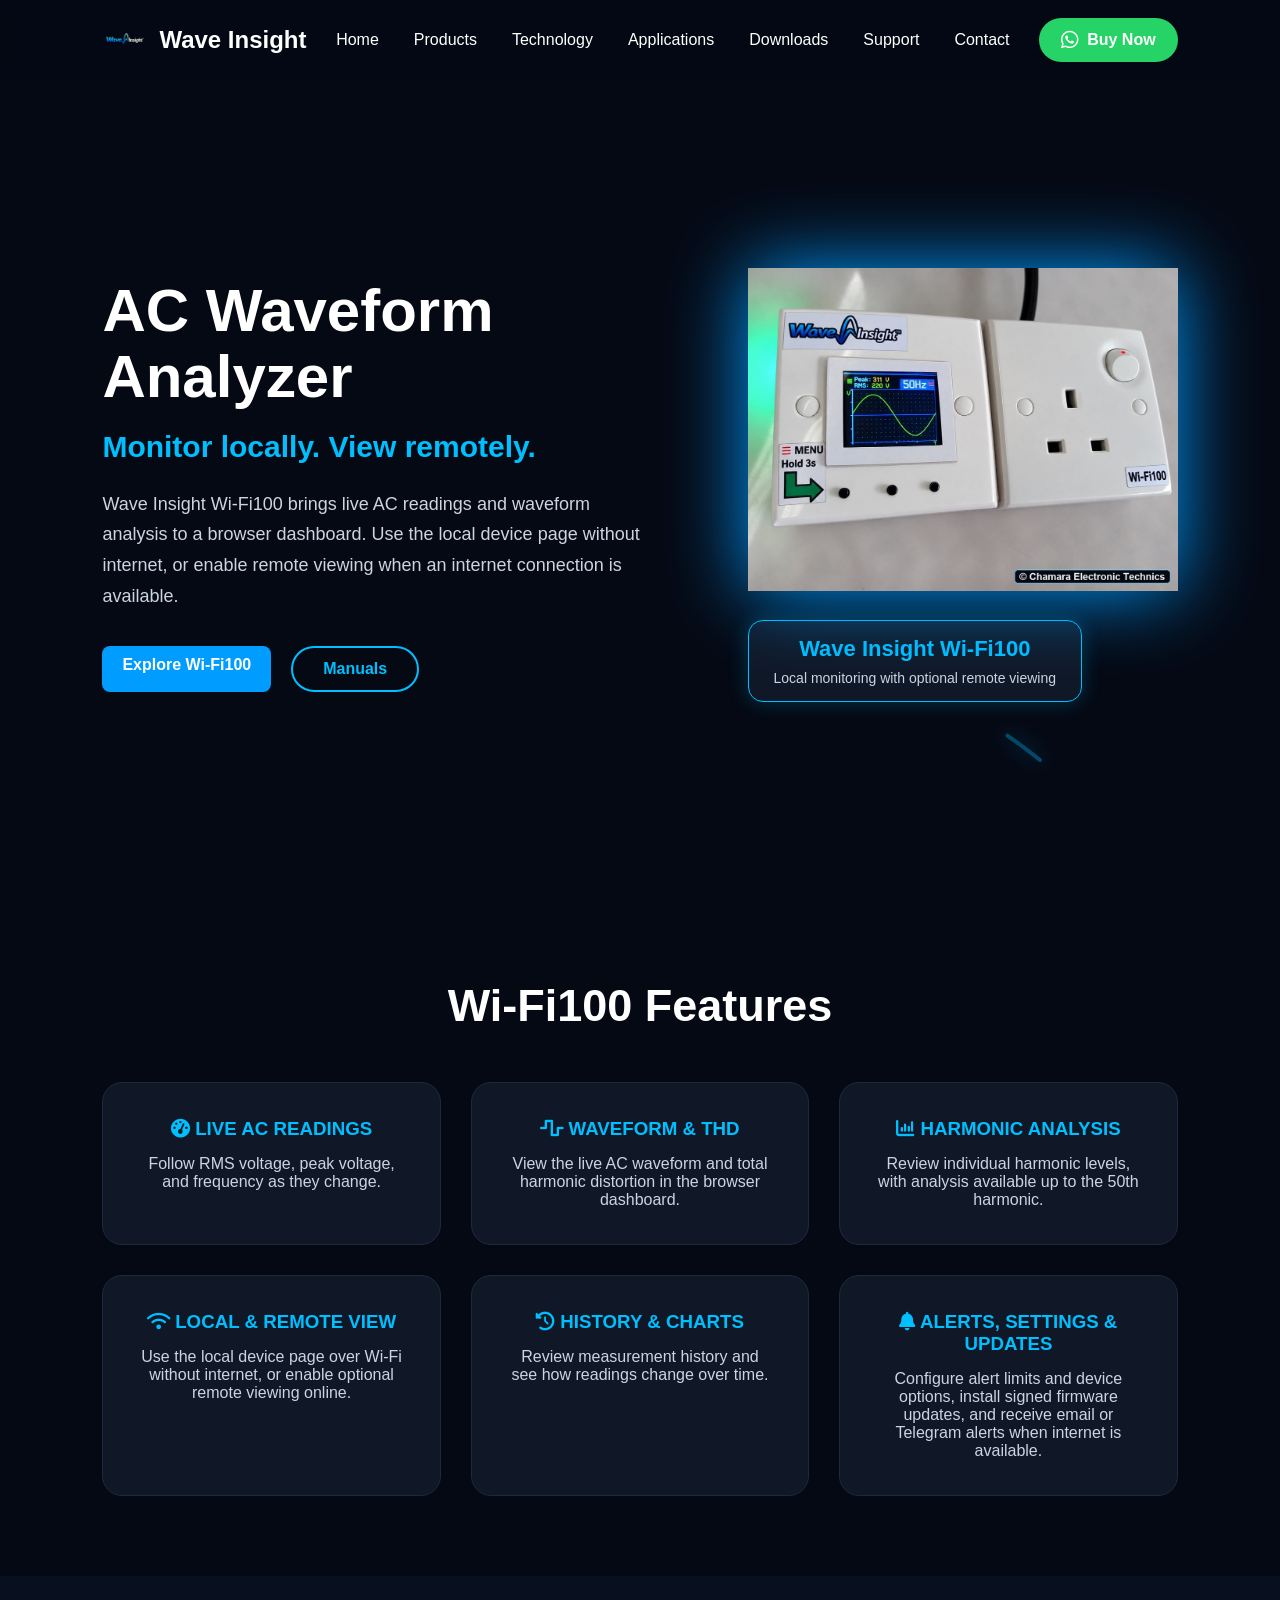
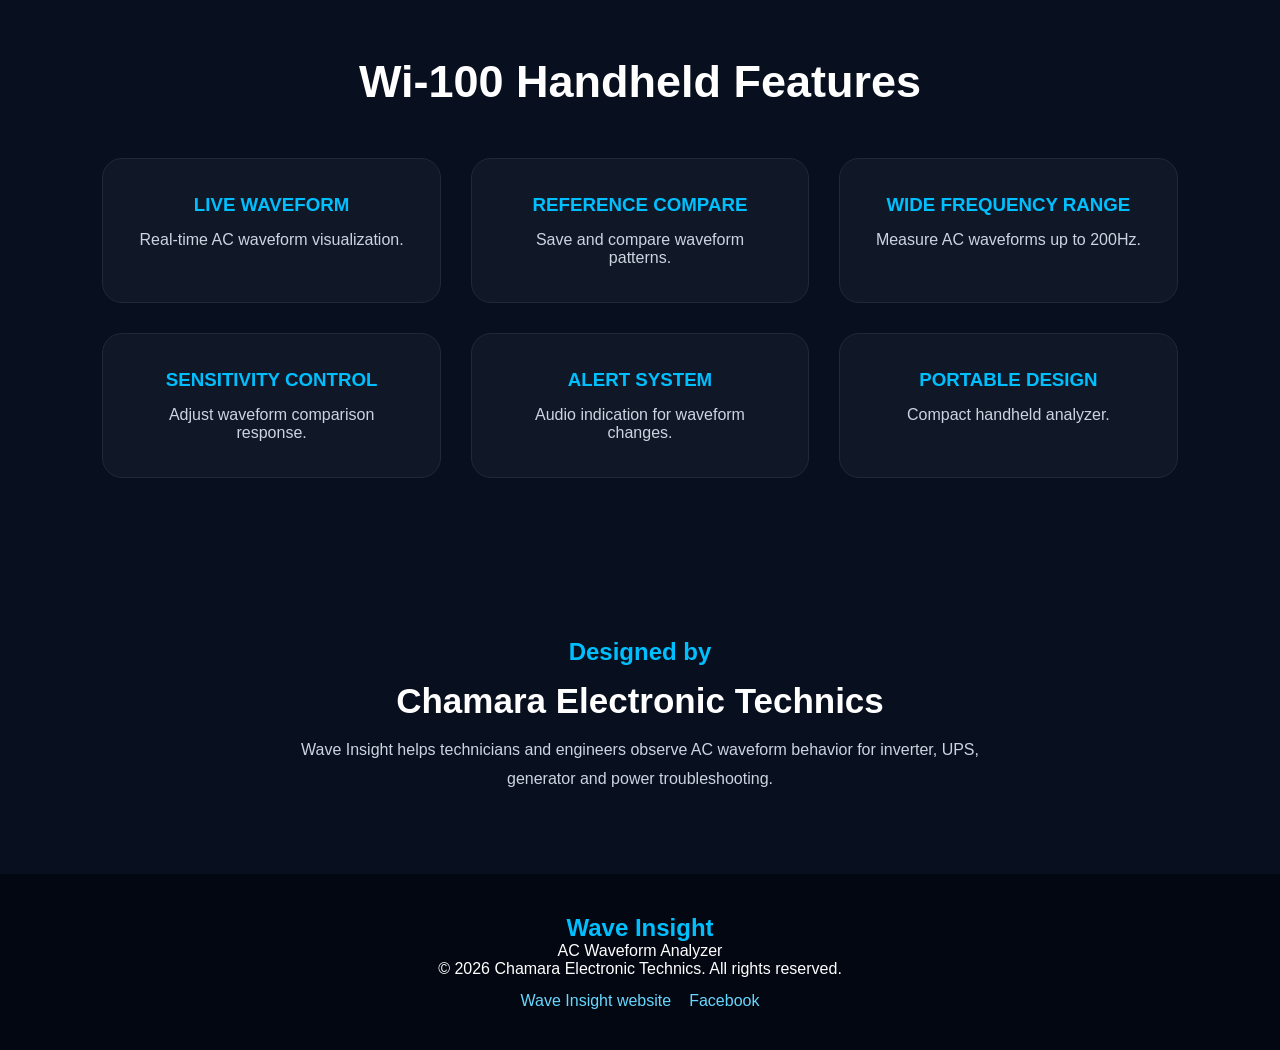
==== commit aa2d6c04: "Add Wi-Fi100 details to home and technology pages" ====
--- a/index.html
+++ b/index.html
@@ -3,6 +3,7 @@
 <head>
 <meta charset="UTF-8">
 <meta name="viewport" content="width=device-width, initial-scale=1.0">
+<meta name="description" content="Explore Wave Insight Wi-Fi100: local and optional remote AC monitoring, live waveform, voltage, frequency, THD, harmonics, charts, and alerts.">
 
 <title>Wave Insight - AC Waveform Analyzer</title>
 
@@ -71,24 +72,22 @@
 </h1>
 
 <h2>
-Visualize. Compare. Understand.
+Monitor locally. View remotely.
 </h2>
 
 <p>
-Wave Insight is a compact AC waveform analyzer
-designed to visualize and compare AC waveforms
-from different power sources.
+Wave Insight Wi-Fi100 brings live AC readings and waveform analysis to a browser dashboard. Use the local device page without internet, or enable remote viewing when an internet connection is available.
 </p>
 
 
 <div class="buttons">
 
-<a href="products.html" class="primary-btn">
-Explore Products
+<a href="wifi100.html" class="primary-btn">
+Explore Wi-Fi100
 </a>
 
 <a href="downloads.html" class="outline">
-Download Manual
+Manuals
 </a>
 
 </div>
@@ -98,15 +97,15 @@
 
 <div class="product">
 
-        <img src="images/web/wi100-product.jpg" alt="Wave Insight Wi-100 AC waveform analyzer">
+        <img src="images/web/wifi100-product.jpg" alt="Wave Insight Wi-Fi100 AC waveform analyzer device">
 
 
 <div class="patent-badge">
 
-<span>Patent Pending Product</span>
-
-<p>
-Innovative AC Waveform Analysis Technology
+<span>Wave Insight Wi-Fi100</span>
+
+<p>
+Local monitoring with optional remote viewing
 </p>
 
 </div>
@@ -136,59 +135,100 @@
 
 <section class="features">
 
-<h1>Features</h1>
+<h1>Wi-Fi100 Features</h1>
 
 
 <div class="cards">
 
 
 <div class="card">
+<h3><i class="fa-solid fa-gauge-high" aria-hidden="true"></i> LIVE AC READINGS</h3>
+<p>
+Follow RMS voltage, peak voltage, and frequency as they change.
+</p>
+</div>
+
+
+<div class="card">
+<h3><i class="fa-solid fa-wave-square" aria-hidden="true"></i> WAVEFORM &amp; THD</h3>
+<p>
+View the live AC waveform and total harmonic distortion in the browser dashboard.
+</p>
+</div>
+
+
+<div class="card">
+<h3><i class="fa-solid fa-chart-column" aria-hidden="true"></i> HARMONIC ANALYSIS</h3>
+<p>
+Review individual harmonic levels, with analysis available up to the 50th harmonic.
+</p>
+</div>
+
+
+<div class="card">
+<h3><i class="fa-solid fa-wifi" aria-hidden="true"></i> LOCAL &amp; REMOTE VIEW</h3>
+<p>
+Use the local device page over Wi-Fi without internet, or enable optional remote viewing online.
+</p>
+</div>
+
+
+<div class="card">
+<h3><i class="fa-solid fa-clock-rotate-left" aria-hidden="true"></i> HISTORY &amp; CHARTS</h3>
+<p>
+Review measurement history and see how readings change over time.
+</p>
+</div>
+
+
+<div class="card">
+<h3><i class="fa-solid fa-bell" aria-hidden="true"></i> ALERTS, SETTINGS &amp; UPDATES</h3>
+<p>
+Configure alert limits and device options, install signed firmware updates, and receive email or Telegram alerts when internet is available.
+</p>
+</div>
+
+
+</div>
+
+</section>
+
+
+<section class="features legacy-features">
+
+<h1>Wi-100 Handheld Features</h1>
+
+<div class="cards">
+
+<div class="card">
 <h3>LIVE WAVEFORM</h3>
-<p>
-Real-time AC waveform visualization
-</p>
-</div>
-
+<p>Real-time AC waveform visualization.</p>
+</div>
 
 <div class="card">
 <h3>REFERENCE COMPARE</h3>
-<p>
-Save and compare waveform patterns
-</p>
-</div>
-
+<p>Save and compare waveform patterns.</p>
+</div>
 
 <div class="card">
 <h3>WIDE FREQUENCY RANGE</h3>
-<p>
-Measure AC waveforms up to 200Hz
-</p>
-</div>
-
+<p>Measure AC waveforms up to 200Hz.</p>
+</div>
 
 <div class="card">
 <h3>SENSITIVITY CONTROL</h3>
-<p>
-Adjust waveform comparison response
-</p>
-</div>
-
+<p>Adjust waveform comparison response.</p>
+</div>
 
 <div class="card">
 <h3>ALERT SYSTEM</h3>
-<p>
-Audio indication for waveform changes
-</p>
-</div>
-
+<p>Audio indication for waveform changes.</p>
+</div>
 
 <div class="card">
 <h3>PORTABLE DESIGN</h3>
-<p>
-Compact handheld analyzer
-</p>
-</div>
-
+<p>Compact handheld analyzer.</p>
+</div>
 
 </div>
 
--- a/style.css
+++ b/style.css
@@ -314,6 +314,12 @@
     padding:80px 8%;
 
     text-align:center;
+
+}
+
+.legacy-features{
+
+    background:#080f1f;
 
 }
 
@@ -1010,6 +1016,38 @@
 
 }
 
+.tech-section-heading{
+
+    grid-column:1 / -1;
+
+    margin:0 0 4px;
+
+    color:#00bfff;
+
+    font-size:36px;
+
+    text-align:center;
+
+}
+
+.tech-section-intro{
+
+    grid-column:1 / -1;
+
+    max-width:820px;
+
+    margin:-8px auto 12px;
+
+    color:#cbd5e1;
+
+    font-size:17px;
+
+    line-height:1.8;
+
+    text-align:center;
+
+}
+
 
 
 
@@ -1156,6 +1194,12 @@
 .tech-hero h1{
 
     font-size:40px;
+
+}
+
+.tech-section-heading{
+
+    font-size:30px;
 
 }
 
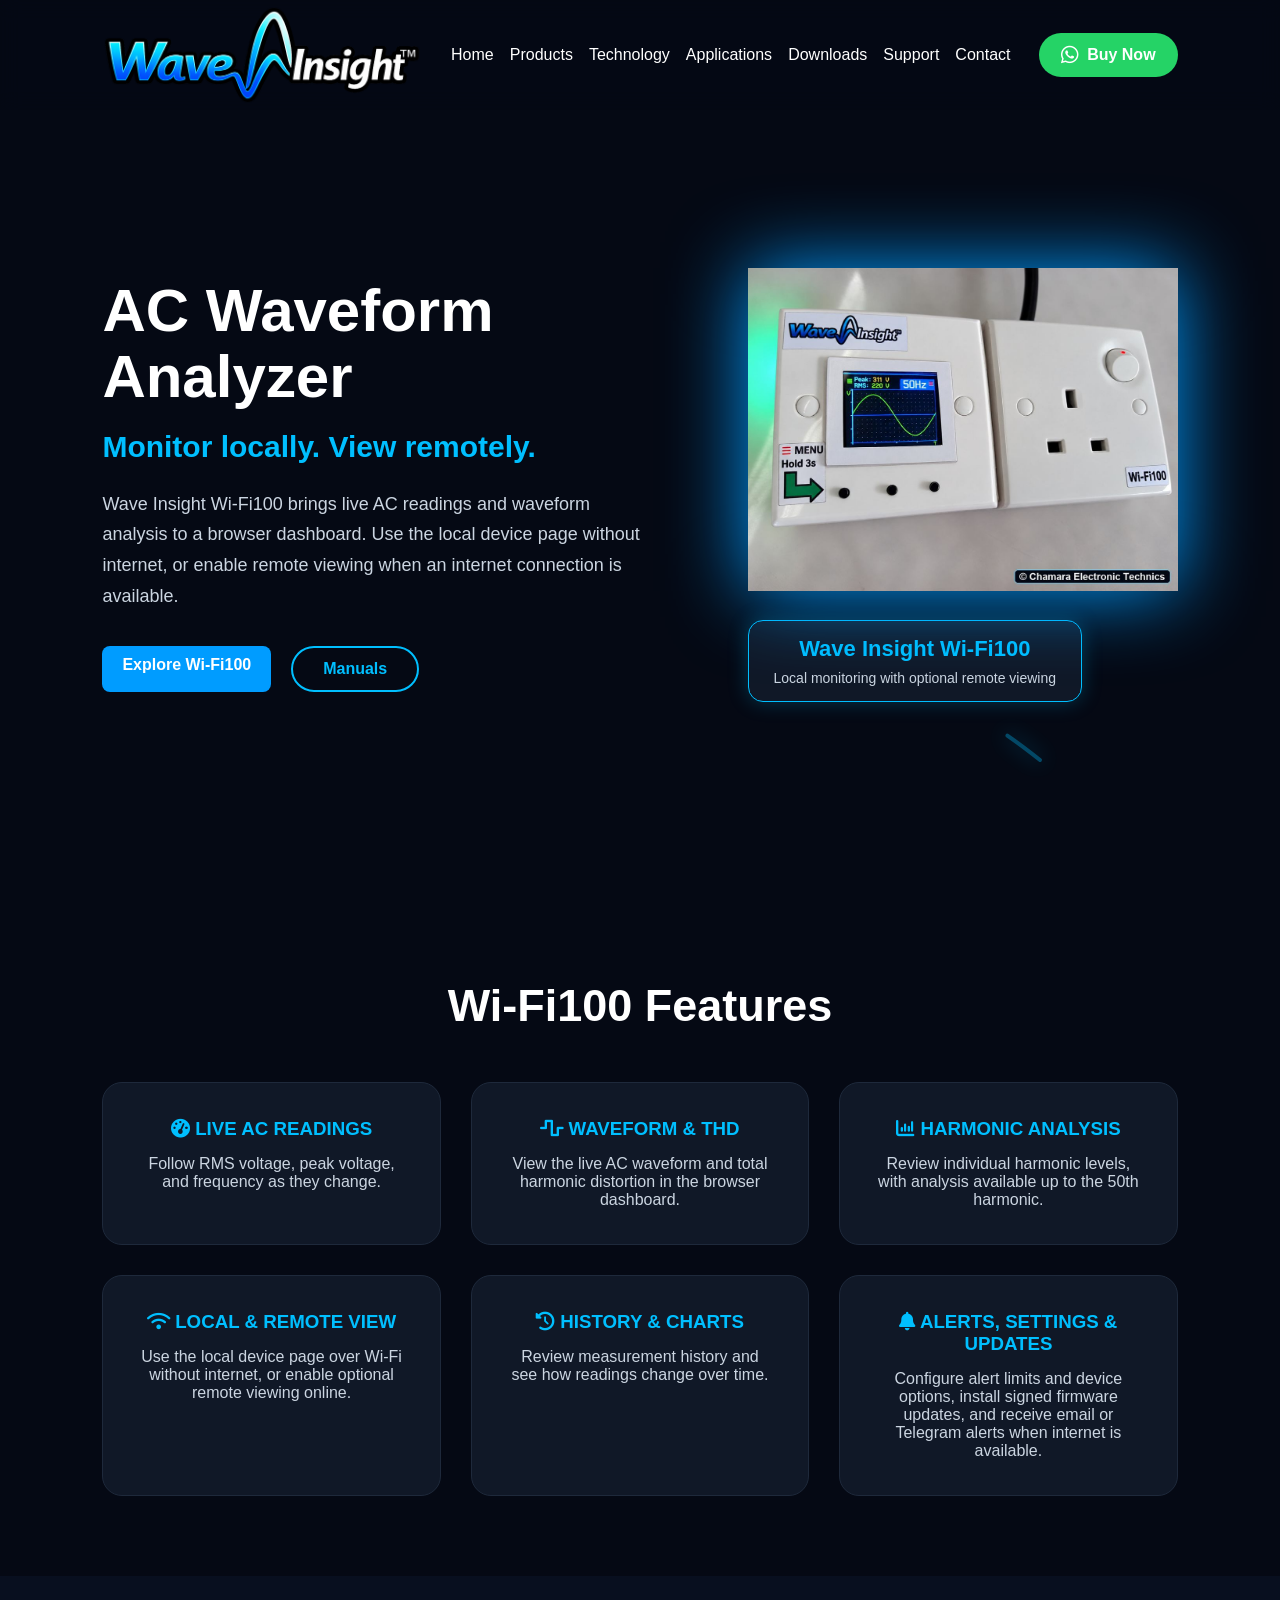
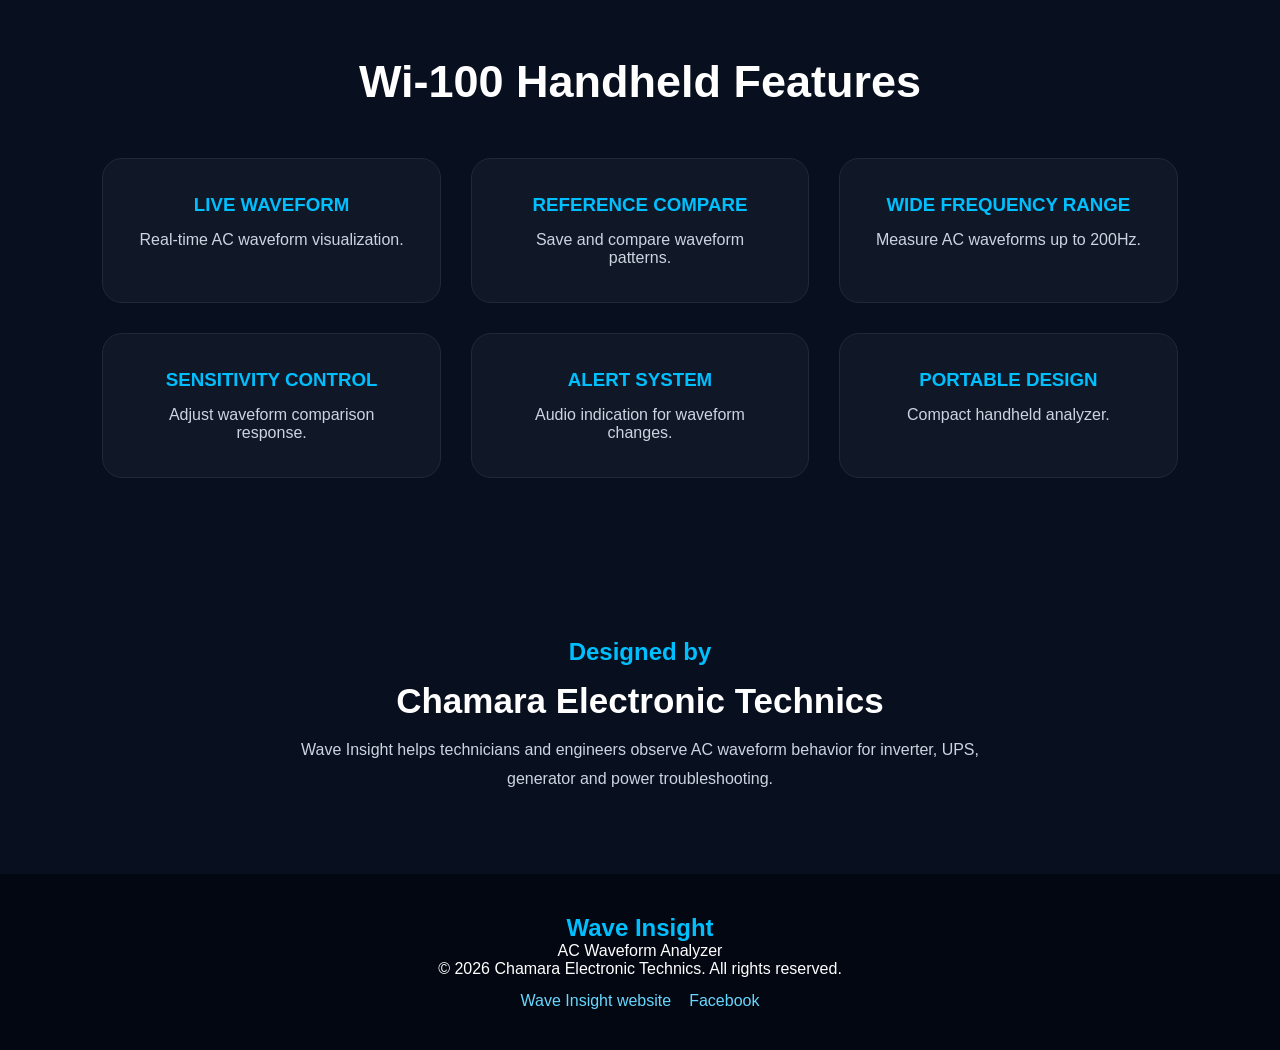
==== commit 67c9eab4: "Enlarge site logo and add firmware release listing" ====
--- a/index.html
+++ b/index.html
@@ -19,7 +19,7 @@
 
 <header>
     <div class="logo">
-        <img src="images/logo.png">
+        <img src="images/logo-header.png" alt="Wave Insight">
         <span>Wave Insight</span>
     </div>
 
--- a/style.css
+++ b/style.css
@@ -19,7 +19,7 @@
 
 header{
 
-    height:80px;
+    height:110px;
     width:100%;
 
     display:flex;
@@ -42,7 +42,8 @@
 
     display:flex;
     align-items:center;
-    gap:12px;
+    flex:0 0 320px;
+    width:320px;
 
     font-size:24px;
     font-weight:bold;
@@ -52,9 +53,17 @@
 
 .logo img{
 
-    width:45px;
-    height:45px;
+    display:block;
+    width:320px;
+    max-width:100%;
+    height:auto;
     object-fit:contain;
+
+}
+
+.logo span{
+
+    display:none;
 
 }
 
@@ -94,7 +103,45 @@
 
     align-items:center;
 
-    gap:35px;
+    gap:16px;
+
+}
+
+@media (min-width:901px) and (max-width:1250px){
+
+    header{
+        padding:0 20px;
+    }
+
+    .logo{
+        flex-basis:230px;
+        width:230px;
+    }
+
+    .logo img{
+        width:230px;
+    }
+
+    nav{
+        gap:10px;
+    }
+
+    nav a{
+        font-size:14px;
+    }
+
+}
+
+@media(max-width:480px){
+
+    .logo{
+        flex-basis:180px;
+        width:180px;
+    }
+
+    .logo img{
+        width:180px;
+    }
 
 }
 
@@ -2183,6 +2230,8 @@
 
 header{
 
+    height:80px;
+
     display:flex;
 
     justify-content:space-between;
@@ -2193,6 +2242,15 @@
 
     padding:0 20px;
 
+}
+
+.logo{
+    flex:0 0 220px;
+    width:220px;
+}
+
+.logo img{
+    width:220px;
 }
 
 .menu-toggle{
